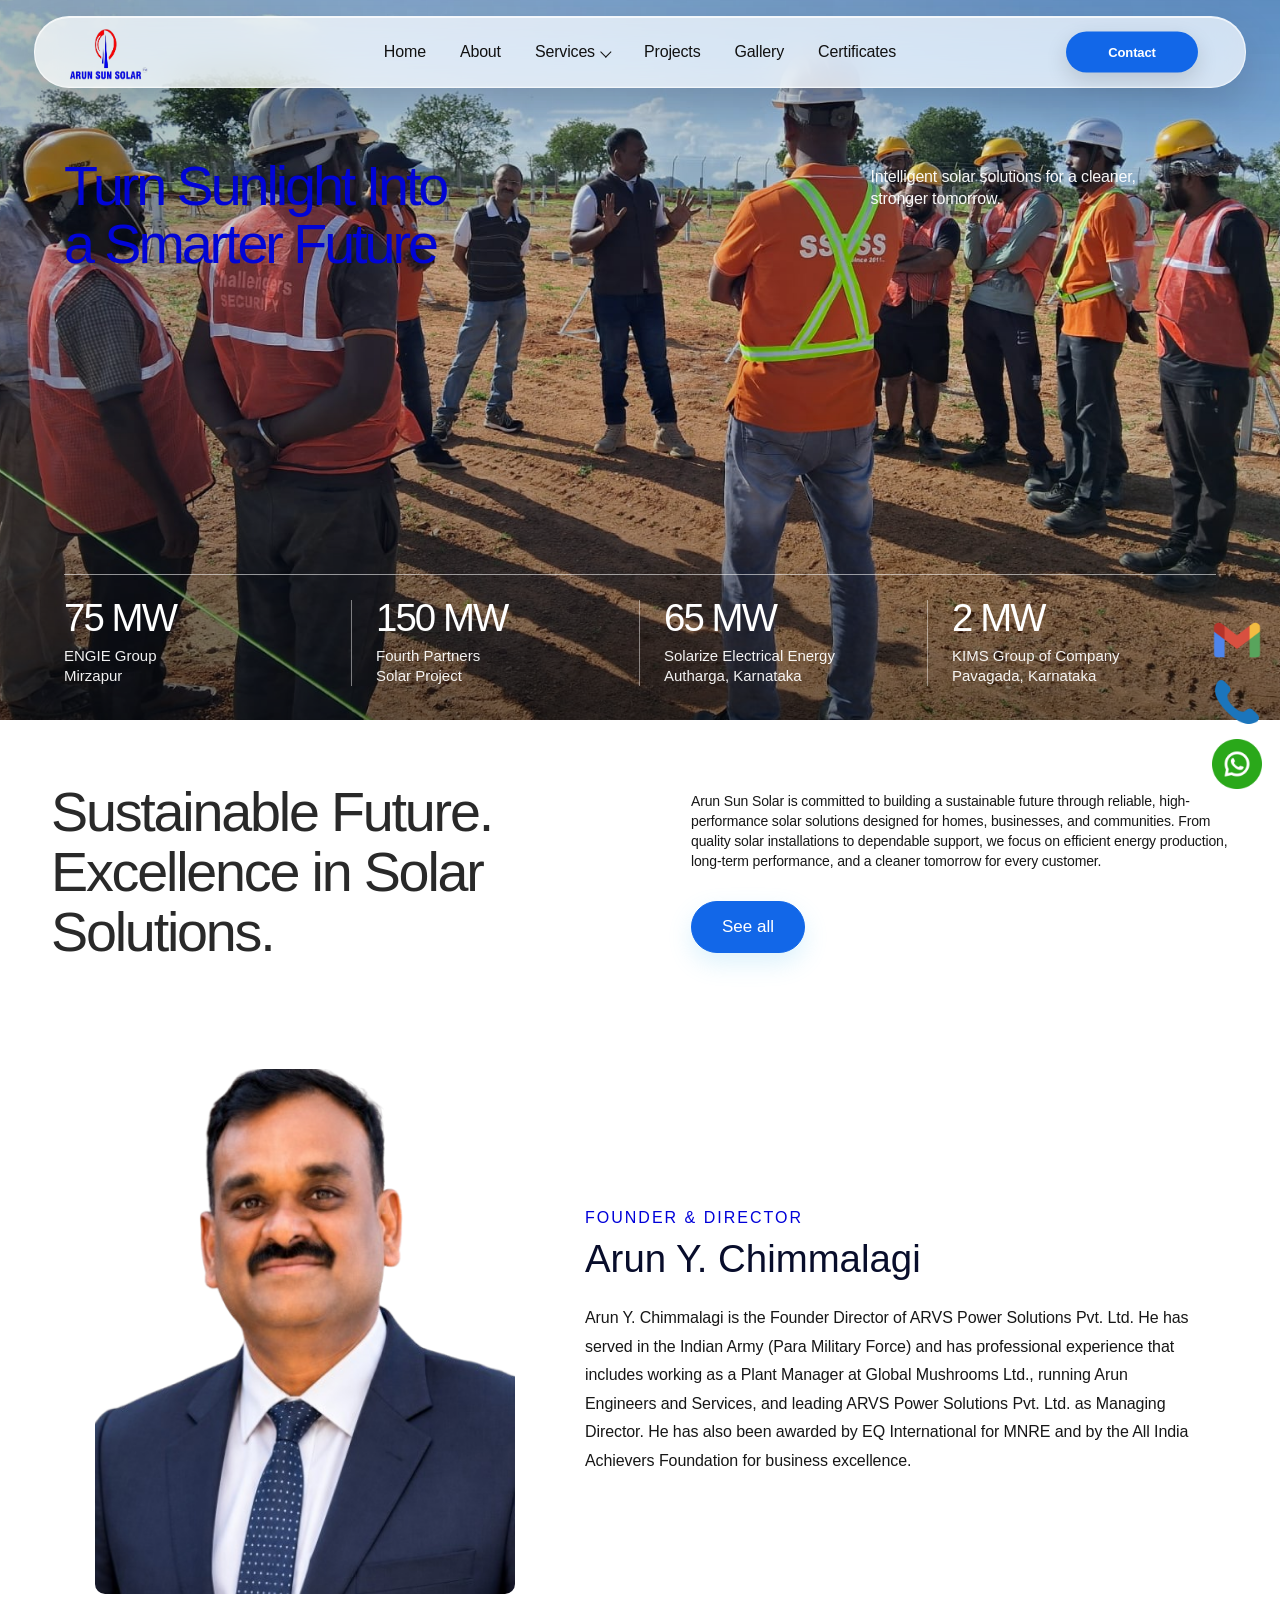
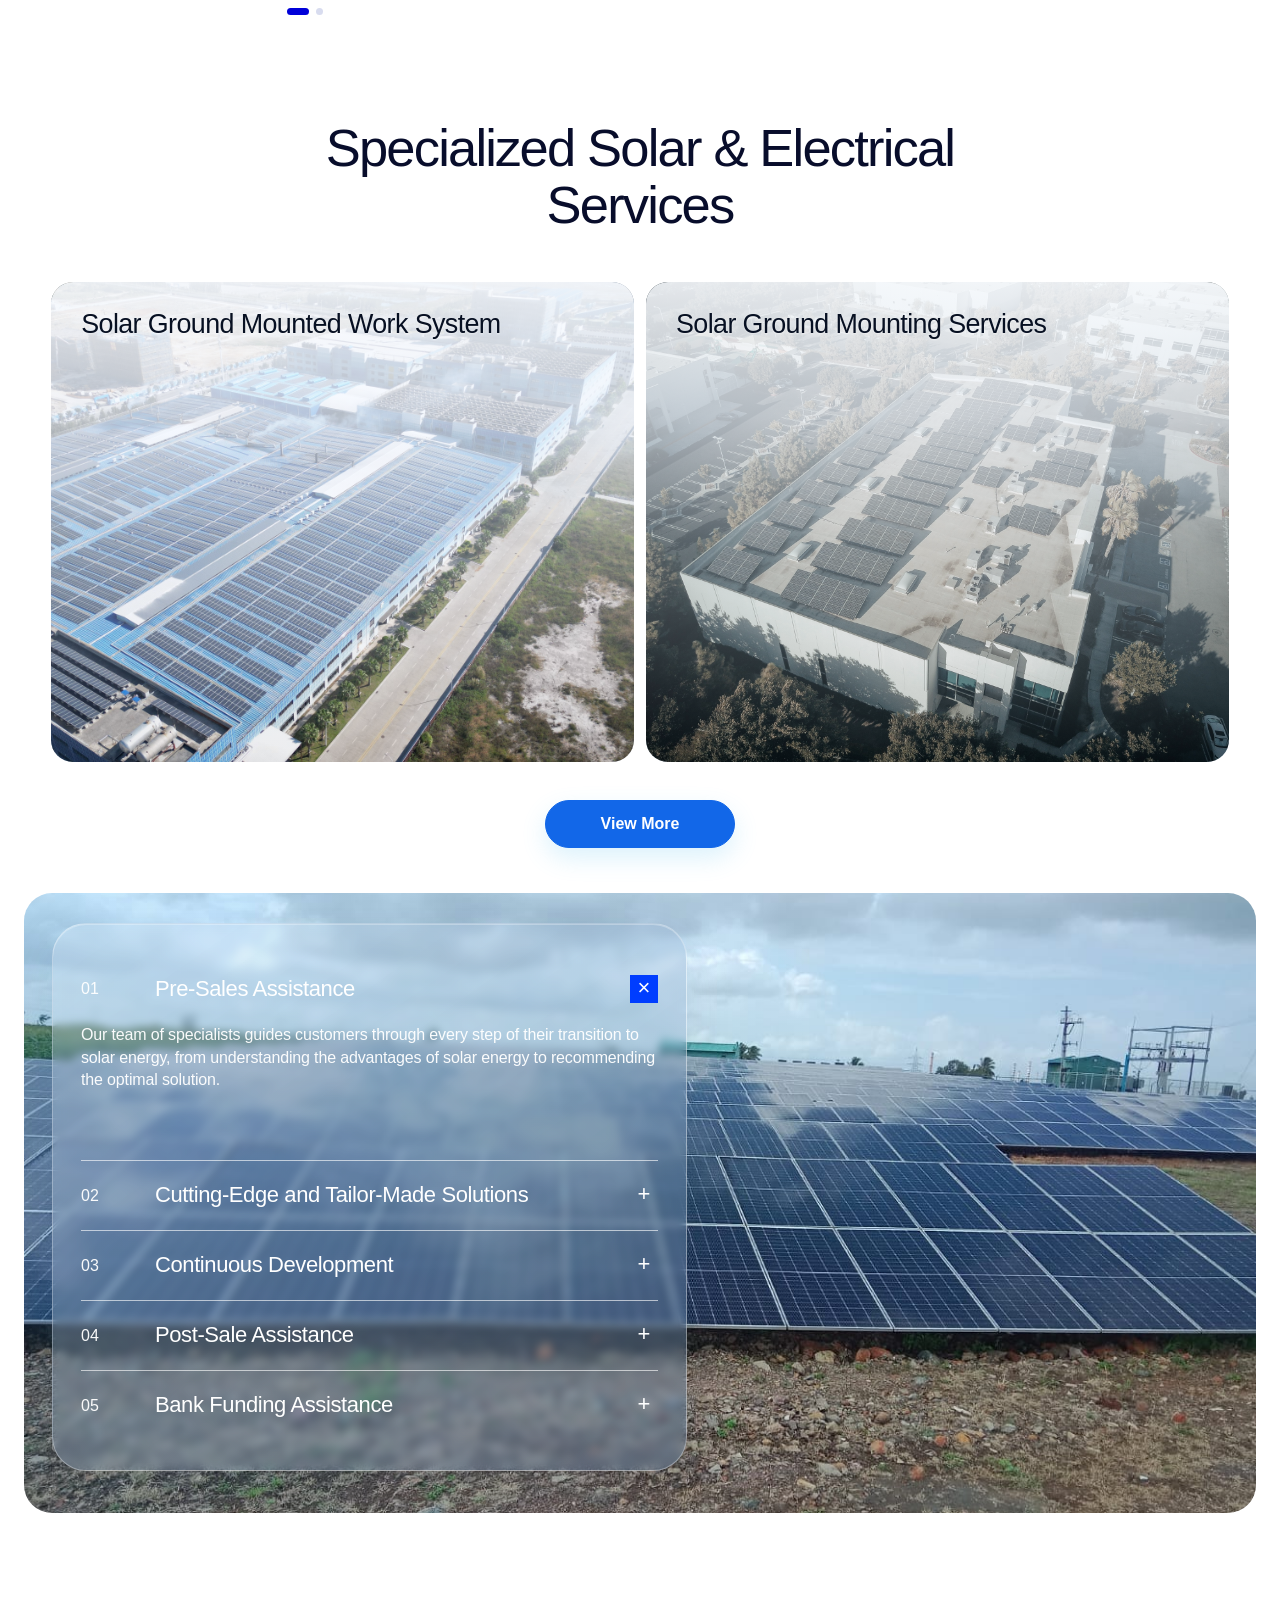
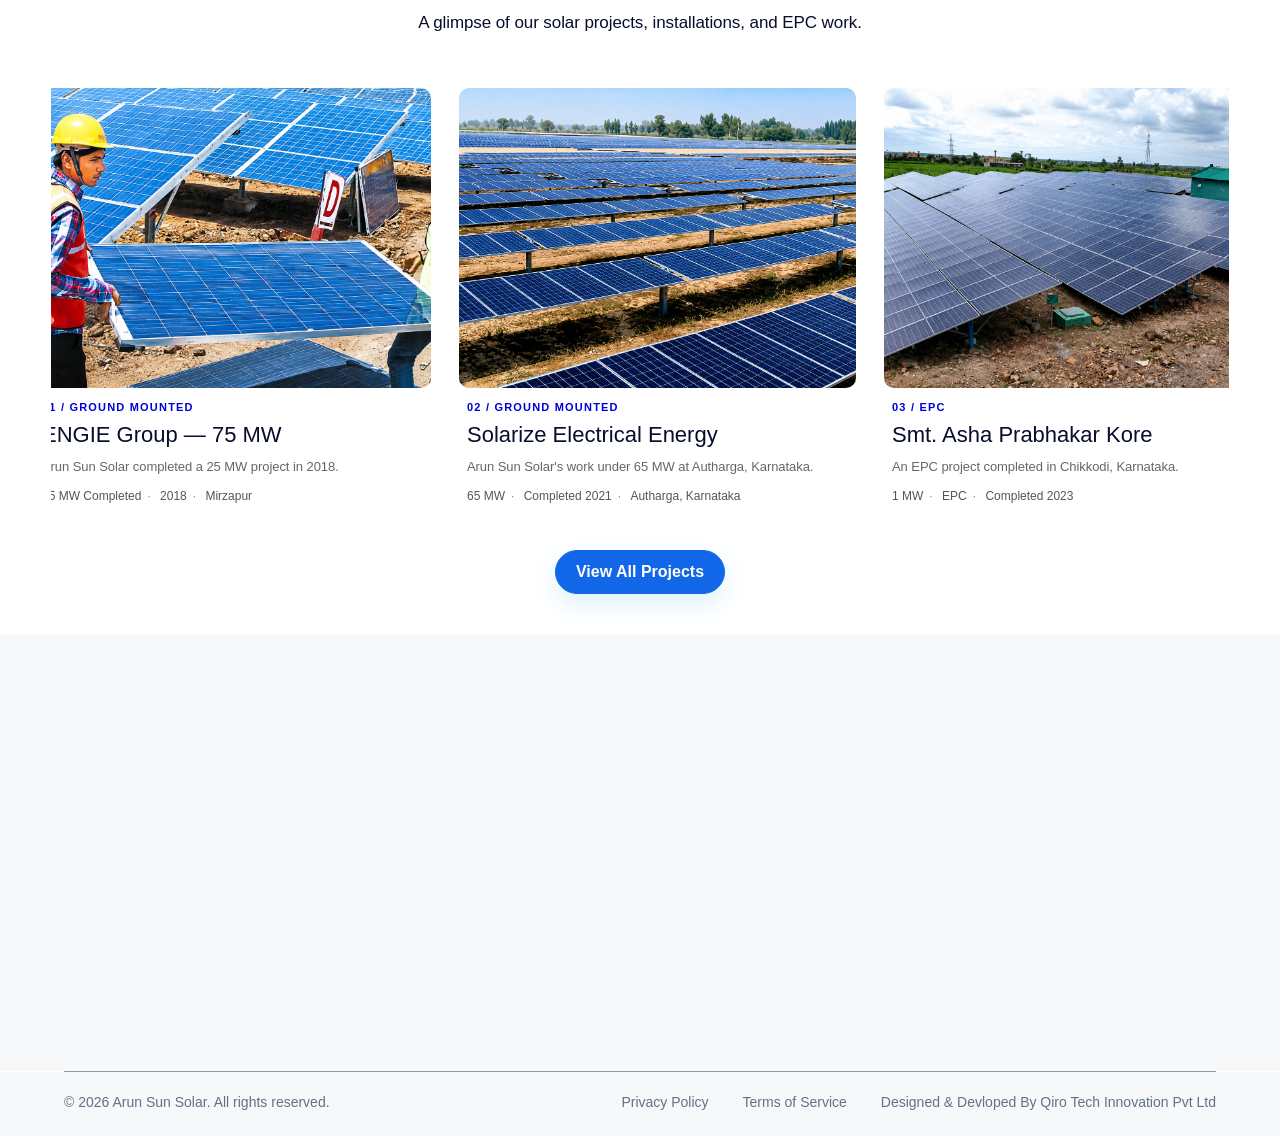
==== Arun_Sun_Solar_Final/index.html @ 2acf9d98 "Add Arun Sun Solar project" ====
<!DOCTYPE html>
<html lang="en">

<head>
    <meta charset="UTF-8">
    <meta name="viewport" content="width=device-width, initial-scale=1.0">

    <title>Arun Sun Solar </title>
    <link rel="icon" type="image/png" href="images/arun-sun-solar-logo.jpg">
    <!-- Global CSS -->
    <link rel="preconnect" href="https://fonts.googleapis.com">
    <link rel="preconnect" href="https://fonts.gstatic.com" crossorigin>
    <link href="https://fonts.googleapis.com/css2?family=Inter:wght@300;400;500;600;700;800&display=swap"
        rel="stylesheet">

    <link rel="stylesheet" href="css/global.css">

    <!-- Navbar CSS -->
    <link rel="stylesheet" href="css/navbar.css">

    <!-- Hero CSS -->
    <link rel="stylesheet" href="css/hero.css">

    <!-- About CSS -->
    <link rel="stylesheet" href="css/about.css">

    <!-- Founder Journey CSS -->
    <link rel="stylesheet" href="css/founder.css">

    <!-- Services CSS -->
    <link rel="stylesheet" href="css/services.css">

    <!-- Why Choose Arun Sun Solar CSS -->
    <link rel="stylesheet" href="css/why-choose.css">

    <!-- Impact CSS -->
    <link rel="stylesheet" href="css/impact.css">

    <!-- Final CTA CSS -->
    <link rel="stylesheet" href="css/final-cta.css">
    <!-- Home Projects Slider CSS -->
    <link rel="stylesheet" href="css/projects-home.css">

    <!-- Footr CSS -->
    <link rel="stylesheet" href="css/footer.css">





    <!-- Home page blue button/review color theme -->
    <link rel="stylesheet" href="css/home-blue-theme.css">
    <!-- Scroll reveal transitions — services section intentionally excluded -->
    <link rel="stylesheet" href="css/scroll-reveal.css">

    <link rel="stylesheet" href="./aktiv-grotesk-typography.css">
    <link rel="stylesheet" href="./section-font-size-controls.css">
</head>

<body class="home-page">

    <!-- TOP INFORMATION BAR -->

    <!-- <div class="top-bar">

        Left Information -->
    <!-- <div class="top-bar-left">

            <span>📍 Pune, Maharashtra</span>

            <span>☀ Clean Energy Solutions</span>

        </div>


        Right Information 
        <div class="top-bar-right">

            <span>Mon - Fri: 09:00 AM - 06:00 PM</span>

            <span>📞 +91 123456789</span>

        </div>

    </div> -->


    <!-- MAIN NAVBAR -->

    <!-- =========================================
     MAIN NAVBAR
========================================= -->

    <header class="navbar">

        <div class="navbar-container">

            <!-- GLASS NAVBAR -->
            <div class="nav-glass">

                <!-- LOGO -->
                <a href="index.html" class="logo" aria-label="Arun Sun Solar Home">

                    <img src="images/arun-sun-solar-logo.jpg" alt="Arun Sun Solar - ISO 9001-2015 Certified Company">

                </a>


                <!-- NAVIGATION -->
                <nav class="nav-menu" aria-label="Primary navigation">

                    <a href="index.html#home">Home</a>

                    <a href="about.html">About</a>

                    <div class="nav-dropdown">
                        <button class="nav-dropdown-trigger" type="button" aria-expanded="false" aria-haspopup="true">
                            <span>Services</span>
                            <span class="nav-dropdown-chevron" aria-hidden="true">⌄</span>
                        </button>
                        <div class="nav-dropdown-menu" role="menu">
                            <a href="service-ground-mounted-work.html" role="menuitem">Solar Ground Mounted Work System</a>
                            <a href="service-ground-mounting.html" role="menuitem">Solar Ground Mounting Services</a>
                            <a href="service-overhead-electrical-lines.html" role="menuitem">Overhead Electrical Line Services</a>
                            <a href="service-solar-civil-work.html" role="menuitem">Solar Civil Work Services</a>
                        </div>
                    </div>

                    <a href="projects.html">Projects</a>

                    <a href="gallery.html">Gallery</a>

                    <a href="certificates.html">
                        Certificates
                    </a>

                </nav>
                <!-- MOBILE NAVIGATION TOGGLE -->
                <button class="mobile-menu-toggle" type="button" aria-label="Open navigation menu" aria-expanded="false"
                    aria-controls="mobileNavigation">
                    <span></span>
                    <span></span>
                    <span></span>
                </button>


            </div>


            <!-- CTA - NOT GLASS -->
            <a href="quote.html" class="nav-cta">

                Contact

                <!-- <span>→</span> -->

            </a>

        </div>

    </header>

    <!-- MAIN CONTENT -->

    <main>

        <!-- =========================================
             HERO SECTION
        ========================================= -->

        <section id="home" class="hero hero-reference-mode" aria-label="Arun Sun Solar home hero">
            <div class="hero-slideshow" aria-hidden="true">
                <div class="hero-slide active">
                    <img class="hero-reference-image" src="images/hero/hero1.jpeg" alt="Arun Sun Solar project slide 1">
                </div>
                <div class="hero-slide">
                    <img class="hero-reference-image" src="images/hero/hero2.jpeg" alt="Arun Sun Solar project slide 2">
                </div>
                <div class="hero-slide">
                    <img class="hero-reference-image" src="images/hero/hero3.jpeg" alt="Arun Sun Solar project slide 3">
                </div>
                <div class="hero-slide">
                    <img class="hero-reference-image" src="images/hero/hero4.jpeg" alt="Arun Sun Solar project slide 4">
                </div>
            </div>
            <div class="hero-overlay"></div>

            <div class="hero-reference-content">
                <div class="hero-reference-copy">
                    <h1 class="hero-reference-title">
                        Turn Sunlight Into<br>
                        a Smarter Future
                    </h1>
                </div>

                <p class="hero-reference-description">
                    Intelligent solar solutions for a cleaner,<br>
                    stronger tomorrow.
                </p>

                <div class="hero-reference-stats" aria-label="Arun Sun Solar project achievements">
                    <div class="hero-reference-stat">
                        <strong>75 MW</strong>
                        <span>ENGIE Group<br>Mirzapur</span>
                    </div>
                    <div class="hero-reference-stat">
                        <strong>150 MW</strong>
                        <span>Fourth Partners<br>Solar Project</span>
                    </div>
                    <div class="hero-reference-stat">
                        <strong>65 MW</strong>
                        <span>Solarize Electrical Energy<br>Autharga, Karnataka</span>
                    </div>
                    <div class="hero-reference-stat">
                        <strong>2 MW</strong>
                        <span>KIMS Group of Company<br>Pavagada, Karnataka</span>
                    </div>
                </div>
            </div>
        </section>

        <!-- =========================================
             ABOUT Arun Sun Solar
        ========================================= -->

        <section id="about" class="about">

            <div class="about-container">

                <!-- LARGE EDITORIAL HEADING -->
                <div class="about-content">
                    <h2 class="about-title">
                        Sustainable Future.<br>
                        Excellence in Solar Solutions.
                    </h2>
                </div>

                <!-- ABOUT DETAILS -->
                <div class="about-details">
                    <p class="about-description">
                        Arun Sun Solar is committed to building a sustainable future through reliable,
                        high-performance solar solutions designed for homes, businesses, and communities.
                        From quality solar installations to dependable support, we focus on efficient energy
                        production, long-term performance, and a cleaner tomorrow for every customer.
                    </p>

                    <!-- <p class="about-description">
                        From quality solar installations to dependable support, we focus on efficient energy
                        production, long-term performance, and a cleaner tomorrow for every customer.
                    </p> -->

                    <a href="#services" class="about-btn">
                        See all
                        <!-- <span>→</span> -->
                    </a>
                </div>

            </div>

        </section>

        <!-- =========================================
             FOUNDER JOURNEY
========================================= -->

        <section id="founder" class="founder">
            <div class="founder-container">

                <div class="founder-header">
                    <!-- <p class="founder-subtitle">OUR JOURNEY</p> -->
                </div>

                <div class="founder-story">

                    <div class="founder-image-wrapper">
                        <div class="founder-image">
                            <img id="founder-slider-image" src="images/founder/founder-1.jpg"
                                alt="Arun Y. Chimmalagi, Founder Director of Arun Sun Solar">
                        </div>

                        <div class="founder-slider-indicator" aria-hidden="true">
                            <span class="active"></span>
                            <span></span>
                        </div>
                    </div>

                    <div class="founder-content">
                        <p class="founder-step">FOUNDER &amp; DIRECTOR</p>

                        <h3 class="founder-story-title">
                            Arun Y. Chimmalagi
                        </h3>

                        <!-- <p class="founder-role">Founder Director</p> -->
                        <br>
                        <p class="founder-story-text">
                            Arun Y. Chimmalagi is the Founder Director of ARVS Power Solutions Pvt. Ltd. He has served
                            in the Indian Army (Para Military Force) and has professional experience that includes
                            working as a Plant Manager at Global Mushrooms Ltd., running Arun Engineers and Services,
                            and leading ARVS Power Solutions Pvt. Ltd. as Managing Director. He has also been awarded by
                            EQ International for MNRE and by the All India Achievers Foundation for business excellence.
                        </p>
                    </div>

                </div>

            </div>
        </section>


        <!-- SERVICES SECTION -->

        <section id="services" class="services">

            <div class="services-container">

                <div class="services-header">
                    <h2 class="services-title">
                        Specialized Solar & Electrical Services
                    </h2>
                </div>

                <div class="services-row">
                    <a class="service-card" href="service-ground-mounted-work.html">
                        <div class="service-image">
                            <img src="images/services/industrial.jpg" alt="Solar ground mounted work system">
                        </div>
                        <div class="service-content">
                            <h3>Solar Ground Mounted Work System</h3>
                        </div>
                    </a>

                    <a class="service-card" href="service-ground-mounting.html">
                        <div class="service-image">
                            <img src="images/services/commercial.jpg" alt="Solar ground mounting projects">
                        </div>
                        <div class="service-content">
                            <h3>Solar Ground Mounting Services</h3>
                        </div>
                    </a>
                </div>

                <div class="services-row services-more-row" id="moreServices" aria-hidden="true">
                    <a class="service-card" href="service-overhead-electrical-lines.html">
                        <div class="service-image">
                            <img src="images/services/residential.jpg" alt="Overhead electrical line projects">
                        </div>
                        <div class="service-content">
                            <h3>Overhead Electrical Line Services</h3>
                        </div>
                    </a>

                    <a class="service-card" href="service-solar-civil-work.html">
                        <div class="service-image">
                            <img src="images/services/maintenance.jpg" alt="Solar civil work projects">
                        </div>
                        <div class="service-content">
                            <h3>Solar Civil Work Services</h3>
                        </div>
                    </a>
                </div>

                <button class="services-view-more" id="servicesViewMore" type="button" aria-expanded="false"
                    aria-controls="moreServices">
                    <span>View More</span>
                    <!-- <span class="services-view-more-icon" aria-hidden="true"></span> -->
                </button>

            </div>

        </section>


        <!-- =========================================
             WHY ARUN SUN SOLAR
        ========================================= -->

        <section class="why-solar" id="why-arun-sun-solar">

            <div class="why-solar-container">

                <div class="why-solar-intro">
                    <div class="why-solar-label">
                        <span></span>
                        WHY ARUN SUN SOLAR
                    </div>

                    <h2 class="why-solar-title">
                        SUPPORT BEYOND
                        <span>INSTALLATION.</span>
                    </h2>

                    <p class="why-solar-description">
                        We guide customers through the transition to solar energy with
                        specialist assistance, tailor-made solutions, continuous development,
                        dependable post-sale support, and guidance for bank funding.
                    </p>
                </div>

                <div class="why-solar-cards-panel">
                    <div class="why-solar-cards" role="list" aria-label="Why Arun Sun Solar">

                        <article class="why-solar-card" role="listitem" data-card="1">
                            <button class="why-solar-card-trigger" type="button" aria-expanded="false">
                                <span class="why-solar-card-number">01</span>
                                <span class="why-solar-card-title">Pre-Sales Assistance</span>
                                <span class="why-solar-card-icon" aria-hidden="true">↗</span>
                            </button>
                            <div class="why-solar-card-content" aria-hidden="true">
                                <div class="why-solar-card-image">
                                    <img src="images/why-choose/solar-panel.jfif"
                                        alt="Solar panel solution for customers">
                                </div>
                                <div class="why-solar-card-copy">
                                    <span class="why-solar-card-kicker">01 / 05</span>
                                    <h3>Unmatched Pre-Sales Assistance</h3>
                                    <p>
                                        Our team of specialists guides customers through every step of
                                        their transition to solar energy, from understanding the advantages
                                        of solar energy to recommending the optimal solution.
                                    </p>
                                </div>
                            </div>
                        </article>

                        <article class="why-solar-card" role="listitem" data-card="2">
                            <button class="why-solar-card-trigger" type="button" aria-expanded="false">
                                <span class="why-solar-card-number">02</span>
                                <span class="why-solar-card-title">Cutting-Edge and Tailor-Made Solutions</span>
                                <span class="why-solar-card-icon" aria-hidden="true">↗</span>
                            </button>
                            <div class="why-solar-card-content" aria-hidden="true">
                                <div class="why-solar-card-image">
                                    <img src="images/services/residential.jpg" alt="Tailor-made solar solution">
                                </div>
                                <div class="why-solar-card-copy">
                                    <span class="why-solar-card-kicker">02 / 05</span>
                                    <h3>Cutting-Edge and Tailor-Made Solutions</h3>
                                    <p>
                                        Our solar solutions focus on energy production, exceptional
                                        performance, reliability, and giving customers complete control
                                        and visibility over their energy consumption.
                                    </p>
                                </div>
                            </div>
                        </article>

                        <article class="why-solar-card" role="listitem" data-card="3">
                            <button class="why-solar-card-trigger" type="button" aria-expanded="false">
                                <span class="why-solar-card-number">03</span>
                                <span class="why-solar-card-title">Continuous Development</span>
                                <span class="why-solar-card-icon" aria-hidden="true">↗</span>
                            </button>
                            <div class="why-solar-card-content" aria-hidden="true">
                                <div class="why-solar-card-image">
                                    <img src="images/services/industrial.jpg"
                                        alt="Solar development and installation project">
                                </div>
                                <div class="why-solar-card-copy">
                                    <span class="why-solar-card-kicker">03 / 05</span>
                                    <h3>Continuous Development</h3>
                                    <p>
                                        We aim to continually enhance quality and service to deliver greater
                                        value, while encouraging the exchange of ideas, creativity, and
                                        innovative thinking.
                                    </p>
                                </div>
                            </div>
                        </article>

                        <article class="why-solar-card" role="listitem" data-card="4">
                            <button class="why-solar-card-trigger" type="button" aria-expanded="false">
                                <span class="why-solar-card-number">04</span>
                                <span class="why-solar-card-title">Post-Sale Assistance</span>
                                <span class="why-solar-card-icon" aria-hidden="true">↗</span>
                            </button>
                            <div class="why-solar-card-content" aria-hidden="true">
                                <div class="why-solar-card-image">
                                    <img src="images/services/maintenance.jpg"
                                        alt="Solar maintenance and post-sale assistance">
                                </div>
                                <div class="why-solar-card-copy">
                                    <span class="why-solar-card-kicker">04 / 05</span>
                                    <h3>Post-Sale Assistance</h3>
                                    <p>
                                        Our dedicated after-sales support team maintains regular communication
                                        with customers to help guarantee the smooth operation of their system.
                                    </p>
                                </div>
                            </div>
                        </article>

                        <article class="why-solar-card" role="listitem" data-card="5">
                            <button class="why-solar-card-trigger" type="button" aria-expanded="false">
                                <span class="why-solar-card-number">05</span>
                                <span class="why-solar-card-title">Bank Funding Assistance</span>
                                <span class="why-solar-card-icon" aria-hidden="true">↗</span>
                            </button>
                            <div class="why-solar-card-content" aria-hidden="true">
                                <div class="why-solar-card-image">
                                    <img src="images/services/commercial.jpg"
                                        alt="Solar project for commercial customers">
                                </div>
                                <div class="why-solar-card-copy">
                                    <span class="why-solar-card-kicker">05 / 05</span>
                                    <h3>Bank Funding Assistance</h3>
                                    <p>
                                        Our experts provide support and guidance for bank financing solutions,
                                        helping clients through loan processing and repayment arrangements.
                                    </p>
                                </div>
                            </div>
                        </article>

                    </div>
                </div>

                <!-- <div class="why-solar-person" aria-hidden="true">
                    <img src="images/why-choose/solar-technician.png" alt="">
                </div>  -->

            </div>

        </section>


        <!-- =========================================
             FEATURED PROJECTS - HOME SLIDER
        ========================================= -->

        <section id="home-projects" class="home-projects-section" aria-label="Featured Projects">
            <div class="home-projects-container">
                <div class="home-projects-header">
                    <p class="home-projects-description">A glimpse of our solar projects, installations, and EPC work.
                    </p>
                </div>

                <div class="home-projects-viewport" aria-label="Featured Arun Sun Solar projects">
                    <div class="home-projects-track">
                        <article class="home-project-card" tabindex="0" data-project="0">
                            <div class="home-project-image-wrap">
                                <img src="images/projects/engie-75mw-mirzapur.png"
                                    alt="ENGIE Group 75 MW solar project in Mirzapur">
                                <div class="home-project-overlay"><button type="button" class="home-project-view"
                                        aria-label="View ENGIE Group project"><span>+</span><small>VIEW
                                            PROJECT</small></button></div>
                            </div>
                            <div class="home-project-content"><span>01 / GROUND MOUNTED</span>
                                <h3>ENGIE Group — 75 MW</h3>
                                <p>Arun Sun Solar completed a 25 MW project in 2018.</p>
                                <div class="home-project-meta"><b>25 MW Completed</b><b>2018</b><b>Mirzapur</b></div>
                            </div>
                        </article>

                        <article class="home-project-card" tabindex="0" data-project="1">
                            <div class="home-project-image-wrap">
                                <img src="images/projects/solarize-65mw-autharga.png"
                                    alt="Solarize Electrical Energy solar project in Autharga, Karnataka">
                                <div class="home-project-overlay"><button type="button" class="home-project-view"
                                        aria-label="View Solarize Electrical Energy project"><span>+</span><small>VIEW
                                            PROJECT</small></button></div>
                            </div>
                            <div class="home-project-content"><span>02 / GROUND MOUNTED</span>
                                <h3>Solarize Electrical Energy</h3>
                                <p>Arun Sun Solar's work under 65 MW at Autharga, Karnataka.</p>
                                <div class="home-project-meta"><b>65 MW</b><b>Completed 2021</b><b>Autharga,
                                        Karnataka</b></div>
                            </div>
                        </article>

                        <article class="home-project-card" tabindex="0" data-project="2">
                            <div class="home-project-image-wrap">
                                <img src="images/projects/asha-prabhakar-kore-1mw.png"
                                    alt="Smt. Asha Prabhakar Kore 1 MW solar project">
                                <div class="home-project-overlay"><button type="button" class="home-project-view"
                                        aria-label="View Smt. Asha Prabhakar Kore project"><span>+</span><small>VIEW
                                            PROJECT</small></button></div>
                            </div>
                            <div class="home-project-content"><span>03 / EPC</span>
                                <h3>Smt. Asha Prabhakar Kore</h3>
                                <p>An EPC project completed in Chikkodi, Karnataka.</p>
                                <div class="home-project-meta"><b>1 MW</b><b>EPC</b><b>Completed 2023</b></div>
                            </div>
                        </article>

                        <article class="home-project-card" tabindex="0" data-project="3">
                            <div class="home-project-image-wrap">
                                <img src="images/projects/kims-2mw-pavagada-reference.png"
                                    alt="KIMS Group of Companies 2 MW solar project in Pavagada">
                                <div class="home-project-overlay"><button type="button" class="home-project-view"
                                        aria-label="View KIMS Group project"><span>+</span><small>VIEW
                                            PROJECT</small></button></div>
                            </div>
                            <div class="home-project-content"><span>04 / EPC</span>
                                <h3>KIMS Group of Companies</h3>
                                <p>EPC work for a 2 MW project at Doddagala Halli, Karnataka.</p>
                                <div class="home-project-meta"><b>2 MW</b><b>EPC</b><b>Pavagada</b></div>
                            </div>
                        </article>
                    </div>
                </div>

            </div>
        </section>

        <a href="projects.html" class="home-projects-more">View All Projects </a>

        <div class="home-project-modal" id="home-project-modal" aria-hidden="true">
            <div class="home-project-modal-backdrop" data-close-project></div>
            <div class="home-project-modal-dialog" role="dialog" aria-modal="true"
                aria-labelledby="home-project-modal-title">
                <button class="home-project-modal-close" type="button" aria-label="Close project"
                    data-close-project>×</button>
                <button class="home-project-modal-arrow home-project-modal-prev" type="button"
                    aria-label="Previous project">←</button>
                <div class="home-project-modal-content">
                    <img id="home-project-modal-image" src="" alt="">
                    <div class="home-project-modal-caption">
                        <p>ARUN SUN SOLAR</p>
                        <h2 id="home-project-modal-title"></h2>
                    </div>
                </div>
                <button class="home-project-modal-arrow home-project-modal-next" type="button"
                    aria-label="Next project">→</button>
            </div>
        </div>
        <!--FOOTER Section -->

        <footer class="footer">

            <div class="footer-container">

                <!-- ARUN SUN SOLAR BRAND -->
                <div class="footer-brand">

                    <img src="images/logo/footer-logo.png" alt="Arun Sun Solar" class="footer-logo">

                    <p>
                        Powering a cleaner tomorrow with smarter,
                        reliable solar energy.
                    </p>

                    <!-- SOCIAL ICONS -->
                    <div class="footer-social-links" aria-label="Social media links">

                        <!-- Facebook -->
                        <a href="#" aria-label="Facebook">
                            <span class="social-icon">
                                <svg viewBox="0 0 24 24" aria-hidden="true">
                                    <path
                                        d="M14 21v-8h3l.5-3H14V8.5c0-1 .3-1.5 1.6-1.5H18V4.2C17.4 4.1 16.5 4 15.5 4 12.5 4 11 5.8 11 8.3V10H8v3h3v8">
                                    </path>
                                </svg>
                            </span>
                        </a>

                        <!-- Instagram -->
                        <a href="#" aria-label="Instagram">
                            <span class="social-icon">
                                <svg viewBox="0 0 24 24" aria-hidden="true">
                                    <rect x="3" y="3" width="18" height="18" rx="5"></rect>
                                    <circle cx="12" cy="12" r="4"></circle>
                                    <circle class="instagram-dot" cx="17.5" cy="6.5" r="1"></circle>
                                </svg>
                            </span>
                        </a>

                        <!-- LinkedIn -->
                        <a href="#" aria-label="LinkedIn">
                            <span class="social-icon">
                                <svg viewBox="0 0 24 24" aria-hidden="true">
                                    <path d="M6 8v10"></path>
                                    <circle class="linkedin-dot" cx="6" cy="5" r="1"></circle>
                                    <path d="M10 18v-6"></path>
                                    <path d="M10 15c0-3 2-5 4.5-5 2.5 0 3.5 2 3.5 5v3"></path>
                                </svg>
                            </span>
                        </a>

                        <!-- YouTube -->
                        <a href="#" aria-label="YouTube">
                            <span class="social-icon">
                                <svg viewBox="0 0 24 24" aria-hidden="true">
                                    <path
                                        d="M21 7.5c-.2-1.1-1.1-2-2.2-2.2C17.2 5 12 5 12 5s-5.2 0-6.8.3C4.1 5.5 3.2 6.4 3 7.5 2.7 9.1 2.7 12 2.7 12s0 2.9.3 4.5c.2 1.1 1.1 2 2.2 2.2C6.8 19 12 19 12 19s5.2 0 6.8-.3c1.1-.2 2-1.1 2.2-2.2.3-1.6.3-4.5.3-4.5s0-2.9-.3-4.5z">
                                    </path>
                                    <polygon class="youtube-play" points="10,9 10,15 15,12"></polygon>
                                </svg>
                            </span>
                        </a>

                    </div>

                </div>

                <!-- QUICK LINKS -->
                <div class="footer-column">

                    <h3>QUICK LINKS</h3>

                    <ul>
                        <li><a href="#home">Home</a></li>
                        <li><a href="about.html">About</a></li>
                        <li><a href="#services">Services</a></li>
                        <li><a href="projects.html">Projects</a></li>
                        <li><a href="gallery.html">Gallery</a></li>
                        <li><a href="quote.html">Contact</a></li>
                    </ul>

                </div>

                <!-- SOLAR SOLUTIONS -->
                <div class="footer-column">

                    <h3>SOLAR SOLUTIONS</h3>

                    <ul>
                        <li><a href="#residential">Residential Solar</a></li>
                        <li><a href="#commercial">Commercial Solar</a></li>
                        <li><a href="#installation">Installation</a></li>
                        <li><a href="#maintenance">Maintenance</a></li>
                    </ul>

                </div>

                <!-- CONTACT -->
                <div class="footer-column footer-contact">
                    <h3>CONTACT</h3>
                    <div class="footer-contact-list">
                        <div class="footer-contact-item">
                            <span aria-hidden="true" class="contact-icon">
                                <svg viewbox="0 0 24 24">
                                    <rect height="14" rx="2" width="18" x="3" y="5"></rect>
                                    <path d="m4 7 8 6 8-6"></path>
                                </svg>
                            </span>
                            <div class="contact-details">
                                <a href="mailto:arvs.power@gmail.com">arvs.power@gmail.com</a>
                                <a href="mailto:capt.arunyc@gmail.com">capt.arunyc@gmail.com</a>
                            </div>
                        </div>
                        <div class="footer-contact-item">
                            <span aria-hidden="true" class="contact-icon">
                                <svg viewbox="0 0 24 24">
                                    <path
                                        d="M6.6 3.8 9 3l2 5-2.2 1.7a15.5 15.5 0 0 0 5.5 5.5L16 13l5 2-.8 2.4a3 3 0 0 1-3.1 2C10.2 18.4 5.6 13.8 4.6 6.9a3 3 0 0 1 2-3.1Z">
                                    </path>
                                </svg>
                            </span>
                            <div class="contact-details">
                                <a href="tel:+919483524551">+91 94835 24551</a>
                                <a href="tel:+919740854551">+91 97408 54551</a>
                                <a href="tel:+919538956545">+91 95389 56545</a>
                                <a href="tel:+917348915150">+91 73489 15150</a>
                            </div>
                        </div>
                    </div>
                </div>

                <div class="footer-column footer-address-column">
                    <h3>ADDRESS</h3>
                    <div class="footer-contact-list">
                        <div class="footer-contact-item footer-address">
                            <span aria-hidden="true" class="contact-icon">
                                <svg viewbox="0 0 24 24">
                                    <path d="M20 10c0 5-8 11-8 11S4 15 4 10a8 8 0 1 1 16 0Z"></path>
                                    <circle cx="12" cy="10" r="2.5"></circle>
                                </svg>
                            </span>
                            <div class="contact-details">
                                <strong>HEAD OFFICE</strong>
                                <span>Plot No. 11, 2nd Floor, Ashokvana,<br />Opp. KEC, Gokul Road,<br />Hubli - 580030,
                                    Karnataka</span>
                            </div>
                        </div>
                        <div class="footer-contact-item footer-address">
                            <span aria-hidden="true" class="contact-icon">
                                <svg viewbox="0 0 24 24">
                                    <path d="M20 10c0 5-8 11-8 11S4 15 4 10a8 8 0 1 1 16 0Z"></path>
                                    <circle cx="12" cy="10" r="2.5"></circle>
                                </svg>
                            </span>
                            <div class="contact-details">
                                <strong>R.O. OFFICE</strong>
                                <span>No. 95, 3rd Floor, Kurubarahalli Circle,<br />Kurubarahalli,
                                    Mahalakshmipuram,<br />Bengaluru - 560086</span>
                            </div>
                        </div>
                    </div>
                </div>

            </div>

        </footer>

        <!-- FOOTER BOTTOM -->
        <div class="footer-bottom">
            <p>© 2026 Arun Sun Solar. All rights reserved.</p>
            <div class="footer-legal">
                <a href="#">Privacy Policy</a>
                <a href="#">Terms of Service</a>
                <a href="https://qirotec.com/">Designed & Devloped By Qiro Tech Innovation Pvt Ltd
                </a>

            </div>
        </div>

    </main>


    <!--JAVASCRIPT -->

    <script src="js/script.js"></script>

    <script src="js/founder.js"></script>

    <script src="js/impact.js"></script>

    <script src="js/final-cta.js"></script>
    <script src="js/projects-home.js"></script>
    <script src="js/scroll-reveal.js"></script>

    <script src="./js/whySolar.js"></script>

    <script src="js/mobile-nav.js"></script>
    <script>
        (function () {
            const button = document.getElementById('servicesViewMore');
            const moreServices = document.getElementById('moreServices');
            if (!button || !moreServices) return;

            button.addEventListener('click', function () {
                const isOpen = button.getAttribute('aria-expanded') === 'true';
                button.setAttribute('aria-expanded', String(!isOpen));
                moreServices.setAttribute('aria-hidden', String(isOpen));
                moreServices.classList.toggle('is-visible', !isOpen);
                button.querySelector('span:first-child').textContent = isOpen ? 'View More' : 'View Less';
                button.querySelector('.services-view-more-icon').textContent = isOpen ? '↓' : '↑';
            });
        })();
    </script>

    <!-- FIXED CONTACT ACTIONS -->
    <div class="floating-contact-actions" aria-label="Quick contact options">
        <a href="mailto:arvs.power@gmail.com" aria-label="Email Arun Sun Solar">
            <img src="images/floating/communication.png" alt="Email">
        </a>
        <a href="tel:+919483524551" aria-label="Call Arun Sun Solar">
            <img src="images/floating/phone.png" alt="Phone">
        </a>
        <a href="https://wa.me/919483524551" target="_blank" rel="noopener noreferrer"
            aria-label="WhatsApp Arun Sun Solar">
            <img src="images/floating/whatsapp.png" alt="WhatsApp">
        </a>
    </div>

</body>

</html>
---- Arun_Sun_Solar_Final/css/global.css ----
/* GLOBAL RESET */

* {
    margin: 0;
    padding: 0;
    box-sizing: border-box;
}



/* HTML */

html {
    scroll-behavior: smooth;
    overflow-x: hidden;
}



/* BODY */

body {
    background-color: #ffffff;
    color: #111111;
    overflow-x: hidden;
}



/* LINKS */

a {
    text-decoration: none;
    color: inherit;
}



/* BUTTON / LINK CURSOR */

button,
a {
    cursor: pointer;
}
---- Arun_Sun_Solar_Final/css/navbar.css ----
@import url("https://fonts.googleapis.com/css2?family=Inter:wght@300;400;500;600;700;800&display=swap");


/* =========================================
   SWID-INSPIRED NAVBAR
   Desktop design preserved
========================================= */

.navbar {
    position: fixed;
    top: 0;
    left: 0;

    width: 100%;

    z-index: 1000;

    background: transparent;

    pointer-events: none;
}


.navbar-container {
    width: 100%;

    max-width: 1440px;

    min-height: 88px;

    margin: 0 auto;

    padding: 16px 34px;

    display: flex;

    align-items: center;

    justify-content: space-between;

    box-sizing: border-box;
}


/* =========================================
   GLASS NAVBAR
========================================= */

.nav-glass {
    position: relative;

    width: 100%;

    height: 72px;

    display: flex;

    align-items: center;

    box-sizing: border-box;

    padding: 0 18px 0 20px;

    background: rgba(255, 255, 255, 0.72);

    border: 1px solid rgba(255, 255, 255, 0.65);

    border-radius: 35px;
    box-shadow:
        0 18px 45px rgba(0, 0, 0, .16),
        inset 0 1px 0 rgba(255, 255, 255, .72),
        inset 0 -1px 0 rgba(255, 255, 255, .16);

    -webkit-backdrop-filter: blur(18px) saturate(135%);
    backdrop-filter: blur(18px) saturate(135%);

    
    pointer-events: auto;
}


/* =========================================
   LOGO
========================================= */

.logo {
    position: relative;

    width: 150px;

    height: 68px;

    flex: 0 0 150px;

    display: flex;

    align-items: center;

    justify-content: flex-start;

    padding: 0;

    text-decoration: none;

    overflow: visible;
}


.logo img {
    display: block;

    width: 142px;

    height: 62px;

    object-fit: contain;

    object-position: left center;

    filter: none;
}


/* =========================================
   DESKTOP NAVIGATION
========================================= */

.nav-menu {
    position: absolute;

    left: 50%;

    transform: translateX(-50%);

    display: flex;

    align-items: center;

    justify-content: center;

    gap: 34px;

    white-space: nowrap;
}


.nav-menu a {
    position: relative;

    display: inline-flex;

    align-items: center;

    color: #111111;

    font-family: "Aktiv Grotesk", Verdana, sans-serif;

    font-size: 16px;

    line-height: 1;

    font-weight: 500;

    letter-spacing: -0.01em;

    text-decoration: none;

    white-space: nowrap;

    transition: color 0.25s ease;
}


.nav-menu a::after {
    content: "";

    position: absolute;

    left: 0;

    bottom: -9px;

    width: 0;

    height: 1.5px;

    border-radius: 999px;

    background: #111111;

    transition: width 0.25s ease;
}


.nav-menu a:hover {
    color: #111111;

    transform: none;
}


.nav-menu a:hover::after {
    width: 100%;
}


/* =========================================
   DESKTOP CONTACT BUTTON
========================================= */

.nav-cta {
    position: absolute;

    right: 52px;

    top: 52px;

    transform: translateY(-50%);

    z-index: 10;

    display: inline-flex;

    align-items: center;

    justify-content: center;

    gap: 10px;

    min-width: 132px;

    padding: 13px 20px;

    box-sizing: border-box;

    background: #2288f5;

    color: #ebeaea;

    font-family: "Aktiv Grotesk", Verdana, sans-serif;

    font-size: 13px;

    font-weight: 600;

    letter-spacing: -0.01em;

    text-decoration: none;

    border-radius: 999px;

    white-space: nowrap;

    box-shadow: 0 8px 22px rgba(0, 0, 0, 0.14);

    transition:
        background 0.25s ease,
        transform 0.25s ease,
        box-shadow 0.25s ease;

    pointer-events: auto;
}


.nav-cta span {
    font-size: 17px;

    line-height: 1;

    transition: transform 0.25s ease;
}


.nav-cta:hover {
    background: #2288f5;

    color: #ebeaea;

    transform: translateY(calc(-50% - 2px));

    box-shadow: 0 12px 28px rgba(0, 0, 0, 0.20);
}


.nav-cta:hover span {
    transform: translateX(3px);
}


/* =========================================
   MOBILE MENU TOGGLE
   Hidden on desktop
========================================= */

.mobile-menu-toggle {
    display: none;
}


/* =========================================================
   1180px AND BELOW
========================================================= */

@media screen and (max-width: 1180px) {

    .navbar-container {
        padding: 14px 22px;
    }

    .nav-menu {
        gap: 22px;
    }

    .nav-menu a {
        font-size: 13px;
    }

    .nav-cta {
        right: 38px;

        min-width: 118px;

        padding: 12px 17px;
    }

    .logo {
        width: 132px;

        flex-basis: 132px;
    }

    .logo img {
        width: 126px;
    }
}


/* =========================================================
   900px AND BELOW
========================================================= */

@media screen and (max-width: 900px) {

    .navbar-container {
        padding: 12px 20px;
    }

    .nav-glass {
        height: 66px;

        border-radius: 30px;
    }

    .logo {
        width: 120px;

        height: 62px;

        flex-basis: 120px;
    }

    .logo img {
        width: 112px;

        height: 56px;
    }

    .nav-menu {
        gap: 14px;
    }

    .nav-menu a {
        font-size: 11px;
    }

    .nav-cta {
        right: 30px;

        min-width: 105px;

        padding: 11px 14px;

        font-size: 11px;
    }
}


/* =========================================================
   768px AND BELOW
   MOBILE
========================================================= */

@media screen and (max-width: 768px) {

    .navbar {
        width: 100%;

        overflow: visible;
    }

    .navbar-container {
        width: 100%;

        min-height: 76px;

        padding: 10px 20px;

        box-sizing: border-box;
    }


    /* =========================================
       MOBILE GLASS NAV
    ========================================= */

    .nav-glass {
        width: 100%;

        height: 62px;

        padding: 0 14px;

        border-radius: 30px;

        display: flex;

        align-items: center;

        justify-content: space-between;
    }


    /* =========================================
       MOBILE LOGO
       LEFT SIDE
    ========================================= */

    .logo {
        position: relative;

        width: 115px;

        height: 58px;

        flex: 0 0 115px;

        display: flex;

        align-items: center;

        justify-content: flex-start;

        margin: 0;

        padding: 0;
    }


    .logo img {
        width: 108px;

        height: 53px;

        object-fit: contain;

        object-position: left center;
    }


    /* =========================================
       HIDE DESKTOP NAVIGATION
    ========================================= */

    .nav-menu {
        display: none;
    }


    /* =========================================
       HIDE CONTACT BUTTON ON MOBILE
    ========================================= */

    .nav-cta {
        display: none !important;
    }


    /* =========================================
       HAMBURGER MENU
       RIGHT SIDE
    ========================================= */

    .mobile-menu-toggle {
        display: flex;

        position: absolute;

        right: 16px;

        top: 50%;

        transform: translateY(-50%);

        width: 42px;

        height: 42px;

        padding: 8px;

        margin: 0;

        border: 0;

        border-radius: 8px;

        background: transparent;

        cursor: pointer;

        z-index: 30;

        align-items: center;

        justify-content: center;

        flex-direction: column;

        gap: 5px;

        -webkit-tap-highlight-color: transparent;
    }


    .mobile-menu-toggle span {
        display: block;

        width: 23px;

        height: 2.5px;

        border-radius: 10px;

        background: #111111;

        transition:
            transform 0.25s ease,
            opacity 0.25s ease;
    }


    /* =========================================
       HAMBURGER -> CLOSE ICON
    ========================================= */

    .mobile-menu-toggle.is-open span:nth-child(1) {
        transform: translateY(7.5px) rotate(45deg);
    }


    .mobile-menu-toggle.is-open span:nth-child(2) {
        opacity: 0;
    }


    .mobile-menu-toggle.is-open span:nth-child(3) {
        transform: translateY(-7.5px) rotate(-45deg);
    }


    /* =========================================
       MOBILE OPEN MENU
       Contact remains hidden
    ========================================= */

    .nav-menu.mobile-nav-open {
        display: flex;

        position: absolute;

        top: calc(100% + 9px);

        left: 0;

        right: 0;

        width: 100%;

        box-sizing: border-box;

        padding: 12px 17px 15px;

        margin: 0;

        transform: none;

        flex-direction: column;

        align-items: stretch;

        justify-content: flex-start;

        gap: 0;

        white-space: normal;

        background: rgba(255, 255, 255, 0.98);

        border: 1px solid rgba(17, 17, 17, 0.07);

        border-radius: 14px;

        box-shadow: 0 14px 34px rgba(0, 0, 0, 0.12);

        z-index: 25;
    }


    .nav-menu.mobile-nav-open a {
        display: block;

        width: 100%;

        box-sizing: border-box;

        padding: 12px 4px;

        color: #171717;

        font-size: 14px;

        font-weight: 500;

        text-align: left;
    }


    .nav-menu.mobile-nav-open a::after {
        display: none;
    }


    .nav-menu.mobile-nav-open a:hover {
        color: #111111;

        transform: none;
    }
}


/* =========================================================
   576px AND BELOW
   MEDIUM MOBILE
========================================================= */

@media screen and (max-width: 576px) {

    .navbar-container {
        min-height: 72px;

        padding: 9px 20px;
    }


    .nav-glass {
        height: 60px;

        padding: 0 13px;

        border-radius: 30px;
    }


    .logo {
        width: 108px;

        height: 56px;

        flex-basis: 108px;
    }


    .logo img {
        width: 102px;

        height: 51px;
    }


    .mobile-menu-toggle {
        right: 13px;

        width: 40px;

        height: 40px;
    }


    .mobile-menu-toggle span {
        width: 22px;

        height: 2.5px;
    }


    .nav-menu.mobile-nav-open {
        top: calc(100% + 8px);

        padding: 11px 16px 14px;
    }


    .nav-menu.mobile-nav-open a {
        padding: 11px 3px;

        font-size: 14px;
    }
}


/* =========================================================
   480px AND BELOW
   SMALL MOBILE
========================================================= */

@media screen and (max-width: 480px) {

    .navbar-container {
        min-height: 70px;

        padding: 8px 20px;
    }


    .nav-glass {
        height: 58px;

        padding: 0 12px;

        border-radius: 30px;
    }


    /* LEFT LOGO */

    .logo {
        width: 100px;

        height: 54px;

        flex-basis: 100px;
    }


    .logo img {
        width: 95px;

        height: 49px;
    }


    /* RIGHT HAMBURGER */

    .mobile-menu-toggle {
        right: 11px;

        width: 38px;

        height: 38px;

        padding: 7px;
    }


    .mobile-menu-toggle span {
        width: 21px;

        height: 2.5px;

        gap: 5px;
    }


    .nav-menu.mobile-nav-open {
        top: calc(100% + 7px);

        padding: 10px 15px 13px;

        border-radius: 13px;
    }


    .nav-menu.mobile-nav-open a {
        padding: 10px 3px;

        font-size: 13px;
    }
}


/* =========================================================
   320px AND BELOW
   EXTRA SMALL MOBILE
========================================================= */

@media screen and (max-width: 320px) {

    .navbar-container {
        min-height: 68px;

        padding: 7px 8px;
    }


    .nav-glass {
        height: 56px;

        padding: 0 10px;

        border-radius: 30px;
    }


    /* LEFT LOGO */

    .logo {
        width: 92px;

        height: 52px;

        flex-basis: 92px;
    }


    .logo img {
        width: 88px;

        height: 47px;
    }


    /* RIGHT HAMBURGER */

    .mobile-menu-toggle {
        right: 9px;

        width: 36px;

        height: 36px;

        padding: 6px;
    }


    .mobile-menu-toggle span {
        width: 20px;

        height: 2px;

        gap: 4px;
    }


    .mobile-menu-toggle.is-open span:nth-child(1) {
        transform: translateY(6px) rotate(45deg);
    }


    .mobile-menu-toggle.is-open span:nth-child(3) {
        transform: translateY(-6px) rotate(-45deg);
    }


    .nav-menu.mobile-nav-open {
        top: calc(100% + 6px);

        padding: 9px 13px 12px;

        border-radius: 12px;
    }


    .nav-menu.mobile-nav-open a {
        padding: 9px 2px;

        font-size: 12px;
    }
}


/* =========================================================
   HOME PAGE BUTTON COLOR THEME
   Desktop only / existing behavior
========================================================= */

body.home-page .about-btn {
    border-color: #8ed8ff;

    background: #8ed8ff;

    color: #111111;

    box-shadow: 0 10px 24px rgba(82, 190, 241, 0.20);
}


body.home-page .about-btn:hover {
    background: #70c9f5;

    border-color: #70c9f5;

    color: #111111;
}


/* =========================================
   SECTION TYPOGRAPHY
========================================= */

.navbar,
.navbar * {
    font-family: "Aktiv Grotesk", Verdana, sans-serif;
}


.nav-menu a {
    font-family: "Aktiv Grotesk", Verdana, sans-serif;
}


.nav-cta {
    font-family: "Aktiv Grotesk", Verdana, sans-serif;
}


.nav-link,
.navbar a,
.navbar button {
    font-family: "Aktiv Grotesk", Verdana, sans-serif;
}
/* =========================================
   SERVICES DROPDOWN
   Opens on hover/focus and toggles on click.
========================================= */

.nav-dropdown {
    position: relative;
    display: inline-flex;
    align-items: center;
    height: 100%;
}

.nav-dropdown-trigger {
    position: relative;
    display: inline-flex;
    align-items: center;
    gap: 6px;
    padding: 0;
    border: 0;
    background: transparent;
    color: #111111;
    font-family: "Aktiv Grotesk", Verdana, sans-serif;
    font-size: 16px;
    line-height: 1;
    font-weight: 500;
    letter-spacing: -0.01em;
    cursor: pointer;
}

.nav-dropdown-trigger::after {
    content: "";
    position: absolute;
    left: 0;
    bottom: -9px;
    width: 0;
    height: 1.5px;
    border-radius: 999px;
    background: #111111;
    transition: width 0.25s ease;
}

.nav-dropdown:hover .nav-dropdown-trigger::after,
.nav-dropdown:focus-within .nav-dropdown-trigger::after,
.nav-dropdown.is-open .nav-dropdown-trigger::after {
    width: calc(100% - 18px);
}

.nav-dropdown-chevron {
    display: inline-block;
    width: 8px;
    height: 8px;
    margin-top: -1px;
    margin-left: 1px;
    border-right: 1.5px solid currentColor;
    border-bottom: 1.5px solid currentColor;
    font-size: 0;
    line-height: 0;
    transform: rotate(45deg);
    transform-origin: center;
    transition: transform 0.25s ease;
}

.nav-dropdown:hover .nav-dropdown-chevron,
.nav-dropdown:focus-within .nav-dropdown-chevron,
.nav-dropdown.is-open .nav-dropdown-chevron {
    transform: rotate(225deg);
}

.nav-dropdown-menu {
    position: absolute;
    top: calc(100% + 18px);
    left: 50%;
    min-width: 310px;
    padding: 10px;
    display: flex;
    flex-direction: column;
    gap: 2px;
    background: rgba(255, 255, 255, 0.98);
    border: 1px solid rgba(17, 17, 17, 0.08);
    border-radius: 16px;
    box-shadow: 0 18px 45px rgba(0, 0, 0, 0.14);
    backdrop-filter: blur(20px);
    -webkit-backdrop-filter: blur(20px);
    opacity: 0;
    visibility: hidden;
    pointer-events: none;
    transform: translate(-50%, -8px);
    transition: opacity 0.22s ease, transform 0.22s ease, visibility 0.22s ease;
    z-index: 1200;
}

.nav-dropdown-menu::before {
    content: "";
    position: absolute;
    top: -19px;
    left: 0;
    right: 0;
    height: 20px;
}

.nav-dropdown:hover .nav-dropdown-menu,
.nav-dropdown:focus-within .nav-dropdown-menu,
.nav-dropdown.is-open .nav-dropdown-menu {
    opacity: 1;
    visibility: visible;
    pointer-events: auto;
    transform: translate(-50%, 0);
}

.nav-dropdown-menu a {
    display: block;
    width: 100%;
    padding: 12px 14px;
    border-radius: 10px;
    color: #101522;
    font-family: "Aktiv Grotesk", Verdana, sans-serif;
    font-size: 13px;
    line-height: 1.35;
    font-weight: 500;
    text-decoration: none;
    transition: background 0.2s ease, color 0.2s ease, transform 0.2s ease;
}

.nav-dropdown-menu a::after {
    display: none;
}

.nav-dropdown-menu a:hover {
    background: #edf6ff;
    color: #146dcc;
    transform: translateX(2px);
}

@media screen and (max-width: 1180px) {
    .nav-dropdown-trigger {
        font-size: 13px;
    }

    .nav-dropdown-menu {
        min-width: 285px;
    }
}

@media screen and (max-width: 768px) {
    .nav-dropdown {
        display: block;
        width: 100%;
        height: auto;
    }

    .nav-dropdown-trigger {
        width: 100%;
        padding: 12px 4px;
        justify-content: space-between;
        font-size: 14px;
        text-align: left;
    }

    .nav-dropdown-trigger::after {
        display: none;
    }

    .nav-dropdown-chevron {
        margin-right: 4px;
        margin-left: 0;
    }

    .nav-dropdown-menu,
    .nav-dropdown:hover .nav-dropdown-menu,
    .nav-dropdown:focus-within .nav-dropdown-menu,
    .nav-dropdown.is-open .nav-dropdown-menu {
        position: static;
        width: 100%;
        min-width: 0;
        padding: 0 0 6px 12px;
        display: none;
        opacity: 1;
        visibility: visible;
        pointer-events: auto;
        transform: none;
        background: transparent;
        border: 0;
        border-radius: 0;
        box-shadow: none;
        backdrop-filter: none;
        -webkit-backdrop-filter: none;
    }

    .nav-dropdown.is-open .nav-dropdown-menu {
        display: flex;
    }

    .nav-dropdown-menu::before {
        display: none;
    }

    .nav-dropdown-menu a {
        padding: 9px 8px;
        font-size: 13px;
        color: #343a46;
    }

    .nav-dropdown-menu a:hover {
        background: #edf6ff;
        color: #146dcc;
        transform: none;
    }
}
---- Arun_Sun_Solar_Final/css/hero.css ----
@import url("https://fonts.googleapis.com/css2?family=Inter:wght@300;400;500;600;700;800&display=swap");


/* =========================================
   SWID-INSPIRED STATIC HERO
   Home data preserved; hero controls refined.
========================================= */

.hero-about-stage {
    position: relative;
    width: 100%;
    isolation: isolate;
}


.hero {
    position: relative;
    top: 0;
    z-index: 1;
    width: 100%;

    /* Desktop hero fits exactly inside the viewport. */
    height: min(100svh, 56.25vw);
    min-height: 0;

    overflow: hidden;
    color: #ffffff;
}


.hero-image {
    position: absolute;
    inset: 0;
    width: 100%;
    height: 100%;
    overflow: hidden;
}


.hero-image img {
    width: 100%;
    height: 100%;
    display: block;

    /* Fill the hero edge-to-edge without cropping the source image. */
    object-fit: fill;
    object-position: center center;

    transform: none;
    animation: heroImageReveal 1.2s cubic-bezier(.22,1,.36,1) both;
}


@keyframes heroImageReveal {
    from {
        opacity: 0;
    }

    to {
        opacity: 1;
    }
}


.hero-overlay {
    position: absolute;
    inset: 0;
    z-index: 1;
    pointer-events: none;

    background:
        linear-gradient(
            90deg,
            rgba(0,0,0,.20) 0%,
            rgba(0,0,0,.08) 48%,
            rgba(0,0,0,.02) 100%
        ),
        linear-gradient(
            180deg,
            rgba(0,0,0,.10) 0%,
            rgba(0,0,0,.00) 46%,
            rgba(0,0,0,.48) 100%
        );
}


.hero-content {
    position: relative;
    z-index: 2;

    width: min(90%, 1450px);
    max-width: 1450px;
    height: 100%;

    margin: 0 auto;
    padding: 150px 0 44px;

    box-sizing: border-box;

    display: grid;
    grid-template-columns:
        minmax(0, 1fr)
        minmax(280px, 360px);

    grid-template-rows: 1fr auto;

    column-gap: clamp(50px, 7vw, 110px);
    align-items: start;
}


.hero-copy-left {
    align-self: start;
    max-width: 780px;
}


.hero-title {
    max-width: 720px;
    margin: 0;

    font-family: "Aktiv Grotesk", Verdana, sans-serif;
    font-size: clamp(48px, 4.35vw, 72px);
    line-height: 1.04;
    letter-spacing: -.055em;
    font-weight: 400;

    text-wrap: balance;
}


.hero-description {
    align-self: start;

    max-width: 360px;
    margin: 8px 0 0;

    grid-column: 2;
    justify-self: end;

    font-family: "Aktiv Grotesk", Verdana, sans-serif;
    font-size: clamp(16px, 1.2vw, 20px);
    line-height: 1.38;
    font-weight: 400;
    letter-spacing: -.025em;

    color: rgba(255,255,255,.96);
}


/* Buttons intentionally removed from the hero. */

.hero-buttons,
.hero-btn {
    display: none !important;
}


.hero-stats {
    position: absolute;

    left: 0;
    right: 0;
    bottom: 34px;

    grid-column: auto;
    align-self: auto;

    width: 100%;
    margin: 0;

    display: grid;
    grid-template-columns: repeat(4, 1fr);

    gap: 0;
    padding-top: 25px;

    border-top: 1px solid rgba(255,255,255,.55);
}


.hero-stat {
    display: flex;
    flex-direction: column;

    gap: 9px;
    min-width: 0;

    padding: 0 30px;

    border-right: 1px solid rgba(255,255,255,.45);
}


.hero-stat:first-child {
    padding-left: 0;
}


.hero-stat:last-child {
    padding-right: 0;
    border-right: 0;
}


.hero-stat strong {
    font-family: "Aktiv Grotesk", Verdana, sans-serif;

    font-size: clamp(36px, 3vw, 50px);
    line-height: .95;

    font-weight: 400;
    letter-spacing: -.05em;

    white-space: nowrap;
}


.hero-stat span {
    font-family: "Aktiv Grotesk", Verdana, sans-serif;

    font-size: 15px;
    line-height: 1.35;

    font-weight: 400;

    color: rgba(255,255,255,.94);
}


.hero-copy-left,
.hero-description,
.hero-stats {
    opacity: 0;
    transform: translateY(26px);

    animation:
        heroContentReveal
        .9s
        cubic-bezier(.22,1,.36,1)
        forwards;
}


.hero-copy-left {
    animation-delay: .18s;
}


.hero-description {
    animation-delay: .34s;
}


.hero-stats {
    animation-delay: .52s;
}


@keyframes heroContentReveal {
    from {
        opacity: 0;
        transform: translateY(26px);
    }

    to {
        opacity: 1;
        transform: translateY(0);
    }
}


.stat-number {
    font-variant-numeric: tabular-nums;
}


/* =========================================================
   FINAL CLEAN HERO
   Clean source image + live website content overlay.
   The source image itself contains no navbar, text, or stats.
========================================================= */

.hero-reference-mode {
    position: relative;

    width: 100%;

    /*
       Desktop design preserved
    */
    height: min(100svh, 56.25vw);
    min-height: 720px;

    overflow: hidden;

    background: #2484d0;
    color: #fff;
}


/* Hero Continuous Slideshow */
.hero-slideshow {
    position: absolute;
    inset: 0;
    width: 100%;
    height: 100%;
    overflow: hidden;
    z-index: 0;
    pointer-events: none;
}

.hero-slide {
    position: absolute;
    inset: 0;
    width: 100%;
    height: 100%;
    opacity: 0;
    visibility: hidden;
    transition: opacity 1.4s ease-in-out, visibility 1.4s ease-in-out;
    will-change: opacity;
}

.hero-slide.active {
    opacity: 1;
    visibility: visible;
}

.hero-reference-mode .hero-reference-image,
.hero-reference-mode .hero-reference-video {
    position: absolute;

    inset: 0;

    width: 100%;
    height: 100%;

    object-fit: cover;
    object-position: center center;

    display: block;
    pointer-events: none;
    transform: scale(1);
    transition: transform 6s cubic-bezier(0.25, 1, 0.5, 1);
}

.hero-slide.active .hero-reference-image {
    transform: scale(1.04);
}


.hero-reference-content {
    position: absolute;

    inset: 0;

    z-index: 2;

    width: min(90%, 1450px);
    margin: 0 auto;

    pointer-events: none;
}


.hero-reference-copy {
    position: absolute;

    left: 0;
    top: 22%;

    max-width: 760px;
}


.hero-reference-title {
    margin: 0;

    font-family: "Aktiv Grotesk", Verdana, sans-serif;

    font-size: clamp(48px, 4.35vw, 72px);
    line-height: 1.04;

    letter-spacing: -.055em;
    font-weight: bolder;

    color: #0104d5;

    text-wrap: balance;
}


.hero-reference-description {
    position: absolute;

    right: 0;
    top: 23%;

    width: min(360px, 30%);

    margin: 0;

    font-family: "Aktiv Grotesk", Verdana, sans-serif;

    font-size: clamp(16px, 1.2vw, 20px);
    line-height: 1.38;

    font-weight: 400;
    letter-spacing: -.025em;

    color: rgba(255,255,255,.96);
}


.hero-reference-stats {
    position: absolute;

    left: 0;
    right: 0;

    bottom: 34px;

    display: grid;
    grid-template-columns: repeat(4, 1fr);

    padding-top: 25px;

    border-top: 1px solid rgba(255,255,255,.55);
}


.hero-reference-stat {
    display: flex;
    flex-direction: column;

    gap: 9px;

    min-width: 0;

    padding: 0 30px;

    border-right: 1px solid rgba(255,255,255,.45);
}


.hero-reference-stat:first-child {
    padding-left: 0;
}


.hero-reference-stat:last-child {
    padding-right: 0;
    border-right: 0;
}


.hero-reference-stat strong {
    font-family: "Aktiv Grotesk", Verdana, sans-serif;

    font-size: clamp(36px, 3vw, 50px);
    line-height: .95;

    font-weight: 400;
    letter-spacing: -.05em;

    white-space: nowrap;
}


.hero-reference-stat span {
    font-family: "Aktiv Grotesk", Verdana, sans-serif;

    font-size: 15px;
    line-height: 1.35;

    font-weight: 400;

    color: rgba(255,255,255,.94);
}


/* =========================================================
   1440px AND BELOW
   Large Desktop

   Desktop layout is preserved.
========================================================= */

@media screen and (max-width: 1440px) {

    .hero-reference-content {
        width: 90%;
    }

    .hero-reference-title {
        font-size: clamp(48px, 4.35vw, 72px);
    }

    .hero-reference-description {
        width: min(360px, 30%);
        font-size: clamp(16px, 1.2vw, 20px);
    }

    .hero-reference-stat {
        padding-left: 24px;
        padding-right: 24px;
    }
}


/* =========================================================
   1152px AND BELOW
   Laptop / Small Desktop

   Desktop-style layout is still preserved.
========================================================= */

@media screen and (max-width: 1152px) {

    .hero-reference-content {
        width: 90%;
    }

    .hero-reference-copy {
        top: 20%;
        max-width: 650px;
    }

    .hero-reference-title {
        font-size: clamp(46px, 5vw, 64px);
    }

    .hero-reference-description {
        top: 21%;

        width: min(320px, 30%);

        font-size: clamp(16px, 1.7vw, 19px);
    }

    .hero-reference-stat {
        padding-left: 20px;
        padding-right: 20px;
    }

    .hero-reference-stat strong {
        font-size: clamp(34px, 3vw, 46px);
    }

    .hero-reference-stat span {
        font-size: 14px;
    }
}


/* =========================================================
   992px AND BELOW
   TABLET

   Description + Stats hidden.
========================================================= */

@media screen and (max-width: 992px) {

    .hero-reference-mode {
        width: 100%;

        height: 650px;
        min-height: 650px;

        overflow: hidden;
    }

    .hero-reference-mode .hero-reference-image {
        width: 100%;
        height: 100%;

        object-fit: cover;
        object-position: center center;
    }

    .hero-reference-content {
        width: 90%;
        height: 100%;
    }

    .hero-reference-copy {
        top: 17%;
        left: 0;

        max-width: 620px;
    }

    .hero-reference-title {
        font-size: clamp(42px, 6vw, 58px);
        line-height: 1.04;
    }

    /*
       Hide description on tablet
    */

    .hero-reference-description {
        display: none !important;
    }

    /*
       Hide statistics on tablet
    */

    .hero-reference-stats {
        display: none !important;
    }
}


/* =========================================================
   768px AND BELOW
   LARGE MOBILE / TABLET PORTRAIT
========================================================= */

@media screen and (max-width: 768px) {

    .hero-reference-mode {
        width: 100%;

        height: 600px;
        min-height: 600px;

        overflow: hidden;
    }

    .hero-reference-mode .hero-reference-image {
        width: 100%;
        height: 100%;

        object-fit: cover;
        object-position: center center;
    }

    .hero-reference-content {
        width: 88%;
        height: 100%;
    }

    .hero-reference-copy {
        top: 13%;
        left: 0;

        max-width: 100%;
    }

    .hero-reference-title {
        max-width: 600px;

        font-size: clamp(42px, 10vw, 58px);
        line-height: 1.02;

        letter-spacing: -.045em;
    }

    /*
       Hide description
    */

    .hero-reference-description {
        display: none !important;
    }

    /*
       Hide stats
    */

    .hero-reference-stats {
        display: none !important;
    }
}


/* =========================================================
   576px AND BELOW
   MEDIUM MOBILE
========================================================= */

@media screen and (max-width: 576px) {

    .hero-reference-mode {
        width: 100%;

        height: 560px;
        min-height: 560px;

        overflow: hidden;
    }

    .hero-reference-mode .hero-reference-image {
        width: 100%;
        height: 100%;

        object-fit: cover;
        object-position: center center;
    }

    .hero-reference-content {
        width: 88%;
        height: 100%;
    }

    .hero-reference-copy {
        top: 12%;
        left: 0;

        max-width: 100%;
    }

    .hero-reference-title {
        max-width: 100%;

        font-size: clamp(38px, 10.5vw, 52px);
        line-height: 1.03;

        letter-spacing: -.04em;
    }

    /*
       Hide description
    */

    .hero-reference-description {
        display: none !important;
    }

    /*
       Hide stats
    */

    .hero-reference-stats {
        display: none !important;
    }
}


/* =========================================================
   480px AND BELOW
   SMALL MOBILE
========================================================= */

@media screen and (max-width: 480px) {

    .hero-reference-mode {
        width: 100%;

        height: 520px;
        min-height: 520px;

        overflow: hidden;
    }

    .hero-reference-mode .hero-reference-image {
        width: 100%;
        height: 100%;

        object-fit: cover;
        object-position: center center;
    }

    .hero-reference-content {
        width: 87%;
        height: 100%;
    }

    .hero-reference-copy {
        top: 11%;
        left: 0;

        max-width: 100%;
    }

    .hero-reference-title {
        max-width: 100%;
margin-top: 40px;
margin-left: 25px;
        font-size: 35px;

        line-height: 1.02;

        letter-spacing: -.04em;
    }

    /*
       Completely hide description
    */

    .hero-reference-description {
        display: none !important;
    }

    /*
       Completely hide statistics
    */

    .hero-reference-stats {
        display: none !important;
    }
}


/* =========================================================
   320px AND BELOW
   EXTRA SMALL DEVICES
========================================================= */

@media screen and (max-width: 320px) {

    .hero-reference-mode {
        width: 100%;

        height: 450px;
        min-height: 450px;

        overflow: hidden;
    }

    .hero-reference-mode .hero-reference-image {
        width: 100%;
        height: 100%;

        object-fit: cover;
        object-position: center center;
    }

    .hero-reference-content {
        width: 90%;
        height: 100%;
    }

    .hero-reference-copy {
        top: 9%;
        left: 0;

        max-width: 100%;
    }

    .hero-reference-title {
        max-width: 100%;

        font-size: 30px;
        line-height: 1.04;
        text-align: center;
        letter-spacing: -.035em;
        margin-top: 40px;
        margin-left: 15px;
    }

    /*
       Hide description
    */

    .hero-reference-description {
        display: none !important;
    }

    /*
       Hide all statistics
    */

    .hero-reference-stats {
        display: none !important;
    }
}


/* =========================================================
   SECTION TYPOGRAPHY
========================================================= */

.hero,
.hero * {
    font-family: "Aktiv Grotesk", Verdana, sans-serif;
}


.hero-title {
    font-family: "Aktiv Grotesk", Verdana, sans-serif;
}


.hero-description {
    font-family: "Aktiv Grotesk", Verdana, sans-serif;
}


.hero-stat strong {
    font-family: "Aktiv Grotesk", Verdana, sans-serif;
}


.hero-stat span {
    font-family: "Aktiv Grotesk", Verdana, sans-serif;
}


.hero-reference-title {
    font-family: "Aktiv Grotesk", Verdana, sans-serif;
}


.hero-reference-description {
    font-family: "Aktiv Grotesk", Verdana, sans-serif;
}


.hero-reference-stat strong {
    font-family: "Aktiv Grotesk", Verdana, sans-serif;
}


.hero-reference-stat span {
    font-family: "Aktiv Grotesk", Verdana, sans-serif;
}


/* =========================================================
   SECTION-WISE BODY TYPOGRAPHY
========================================================= */

.hero-description,
.hero-reference-description {
    font-family: "Aktiv Grotesk", Verdana, sans-serif;

    font-weight: 400;
    letter-spacing: -0.01em;
}
---- Arun_Sun_Solar_Final/css/about.css ----
@import url("https://fonts.googleapis.com/css2?family=Inter:wght@300;400;500;600;700;800&display=swap");


/* =========================================
   ABOUT SECTION - CLEAN EDITORIAL LAYOUT
   Desktop design preserved
========================================= */

.about {
    position: relative;
    z-index: 5;

    width: 100%;

    min-height: 0;

    padding: 62px 0 60px;

    background: #ffffff;
}


.about-container {
    width: 92%;
    max-width: 1500px;

    margin: 0 auto;

    display: grid;

    grid-template-columns:
        minmax(0, 1.05fr)
        minmax(0, 0.95fr);

    align-items: center;

    gap: 50px;
}


.about-content {
    max-width: 760px;
}


.about-title {
    margin: 0;

    font-size: clamp(46px, 4.35vw, 68px);

    line-height: 1.08;

    letter-spacing: -2.2px;

    font-weight: 100;

    color: #292929;
}


.about-details {
    max-width: 720px;

    justify-self: end;
}


.about-description {
    max-width: 700px;

    margin: 0 0 25px;

    font-size: clamp(17px, 1.25vw, 22px);

    line-height: 1.42;

    font-weight: 400;

    color: #171717;
}


.about-description:last-of-type {
    margin-bottom: 29px;
}


.about-btn {
    display: inline-flex;

    align-items: center;
    justify-content: center;

    gap: 14px;

    padding: 15px 30px;

    border: 1.5px solid #171717;

    background: transparent;

    color: #171717;

    border-radius: 999px;

    font-size: 17px;

    font-weight: 400;

    text-decoration: none;

    transition:
        background-color 0.3s ease,
        color 0.3s ease,
        transform 0.3s ease;
}


.about-btn:hover {
    background: #171717;

    color: #ffffff;

    transform: translateY(-2px);
}


.about-btn span {
    font-size: 20px;

    line-height: 1;
}


/* =========================================================
   1440px AND BELOW
   Large Desktop
========================================================= */

@media screen and (max-width: 1440px) {

    .about-container {
        width: 92%;

        max-width: 1400px;

        gap: 45px;
    }

    .about-content {
        max-width: 720px;
    }

    .about-details {
        max-width: 680px;
    }

    .about-title {
        font-size: clamp(46px, 4.35vw, 68px);
    }

    .about-description {
        font-size: clamp(17px, 1.25vw, 21px);
    }
}


/* =========================================================
   1152px AND BELOW
   Laptop / Small Desktop
========================================================= */

@media screen and (max-width: 1152px) {

    .about {
        padding: 58px 0 56px;
    }

    .about-container {
        width: 90%;

        grid-template-columns:
            minmax(0, 1.05fr)
            minmax(0, 0.95fr);

        gap: 40px;
    }

    .about-content {
        max-width: 650px;
    }

    .about-details {
        max-width: 600px;
    }

    .about-title {
        font-size: clamp(44px, 4.8vw, 62px);

        line-height: 1.07;

        letter-spacing: -1.8px;
    }

    .about-description {
        font-size: clamp(16px, 1.5vw, 20px);

        line-height: 1.45;
    }

    .about-btn {
        font-size: 16px;

        padding: 14px 28px;
    }
}


/* =========================================================
   992px AND BELOW
   TABLET
========================================================= */

@media screen and (max-width: 992px) {

    .about {
        width: 100%;

        min-height: auto;

        padding: 65px 0;
    }

    .about-container {
        width: 88%;

        margin: 0 auto;

        grid-template-columns: 1fr;

        gap: 40px;
    }

    .about-content,
    .about-details {
        max-width: 100%;

        width: 100%;

        justify-self: stretch;
    }

    .about-title {
        max-width: 800px;

        font-size: clamp(44px, 7vw, 64px);

        line-height: 1.06;

        letter-spacing: -1.8px;
    }

    .about-details {
        max-width: 750px;
    }

    .about-description {
        max-width: 750px;

        font-size: 19px;

        line-height: 1.48;

        margin-bottom: 25px;
    }

    .about-btn {
        font-size: 16px;

        padding: 14px 28px;
    }
}


/* =========================================================
   768px AND BELOW
   LARGE MOBILE / TABLET PORTRAIT
========================================================= */

@media screen and (max-width: 768px) {

    .about {
        padding: 55px 0;
    }

    .about-container {
        width: 88%;

        gap: 32px;
    }

    .about-content,
    .about-details {
        width: 100%;

        max-width: 100%;
    }

    .about-title {
        max-width: 100%;

        font-size: clamp(40px, 8.5vw, 56px);

        line-height: 1.06;

        letter-spacing: -1.5px;
    }

    .about-description {
        max-width: 100%;

        font-size: 18px;

        line-height: 1.5;

        margin: 0 0 24px;
    }

    .about-description:last-of-type {
        margin-bottom: 27px;
    }

    .about-btn {
        font-size: 15px;

        padding: 13px 26px;

        gap: 10px;
    }
}


/* =========================================================
   576px AND BELOW
   MEDIUM MOBILE
========================================================= */

@media screen and (max-width: 576px) {

    .about {
        padding: 50px 0;
    }

    .about-container {
        width: 88%;

        gap: 28px;
    }

    .about-title {
        font-size: clamp(36px, 9.5vw, 50px);

        line-height: 1.07;

        letter-spacing: -1.25px;
    }

    .about-description {
        font-size: 17px;

        line-height: 1.5;

        margin-bottom: 23px;
    }

    .about-description:last-of-type {
        margin-bottom: 25px;
    }

    .about-btn {
        font-size: 15px;

        padding: 12px 24px;

        border-width: 1.5px;
    }
}


/* =========================================================
   480px AND BELOW
   SMALL MOBILE
========================================================= */

@media screen and (max-width: 480px) {

    .about {
        padding: 45px 0;
    }

    .about-container {
        width: 87%;

        gap: 25px;
    }

    .about-title {
        font-size: clamp(34px, 10vw, 46px);

        line-height: 1.07;

        letter-spacing: -1.1px;
    }

    .about-description {
        font-size: 16px;

        line-height: 1.52;

        margin-bottom: 22px;
    }

    .about-description:last-of-type {
        margin-bottom: 24px;
    }

    .about-btn {
        font-size: 14px;

        padding: 11px 22px;

        gap: 8px;
    }

    .about-btn span {
        font-size: 18px;
    }
}


/* =========================================================
   320px AND BELOW
   EXTRA SMALL DEVICES
========================================================= */

@media screen and (max-width: 320px) {

    .about {
        padding: 40px 0;
    }

    .about-container {
        width: 90%;

        gap: 23px;
    }

    .about-title {
        font-size: 32px;

        line-height: 1.08;

        letter-spacing: -0.9px;
    }

    .about-description {
        font-size: 15px;

        line-height: 1.5;

        margin-bottom: 20px;
    }

    .about-description:last-of-type {
        margin-bottom: 22px;
    }

    .about-btn {
        font-size: 14px;

        padding: 10px 20px;

        gap: 7px;
    }

    .about-btn span {
        font-size: 17px;
    }
}


/* =========================================================
   SECTION TYPOGRAPHY
   Applied only inside About section
========================================================= */

.about,
.about * {
    font-family: "Aktiv Grotesk", Verdana, sans-serif;
}


/* =========================================================
   SWID-STYLE TYPE HIERARCHY
========================================================= */

.about-title {
    font-family: "Aktiv Grotesk", Verdana, sans-serif;
}


.about-description {
    font-family: "Aktiv Grotesk", Verdana, sans-serif;

    font-weight: 300;

    letter-spacing: -0.01em;
}


.about-btn {
    font-family: "Aktiv Grotesk", Verdana, sans-serif;
}
---- Arun_Sun_Solar_Final/css/founder.css ----
@import url("https://fonts.googleapis.com/css2?family=Inter:wght@300;400;500;600;700;800&display=swap");


/* =========================================
   FOUNDER JOURNEY
   Desktop design preserved
========================================= */

.founder {
    position: relative;

    width: 100%;

    padding: 5px 0;

    background: #FFFFFF;

    color: #080D2B;

    overflow: hidden;
}


.founder-container {
    width: 90%;

    max-width: 1400px;

    margin: 0 auto;
}


/* =========================================
   SECTION TITLE
========================================= */

.founder-header {
    margin-bottom: 42px;

    text-align: left;
}


.founder-subtitle {
    margin: 0;

    font-size: 13px;

    font-weight: 700;

    letter-spacing: 3px;

    color: #0000D9;
}


/* =========================================
   FOUNDER STORY
========================================= */

.founder-story {
    display: grid;

    grid-template-columns:
        minmax(320px, 430px)
        minmax(0, 1fr);

    gap: 75px;

    align-items: center;

    max-width: 1120px;

    margin: 0 auto;
}


/* =========================================
   FOUNDER IMAGE SLIDER
========================================= */

.founder-image-wrapper {
    position: relative;

    width: 100%;

    max-width: 430px;

    justify-self: center;
}


.founder-image {
    position: relative;

    width: 100%;

    aspect-ratio: 4 / 5;

    overflow: hidden;

    border-radius: 10px;

    background: transparent;
}


.founder-image img {
    display: block;

    width: 100%;
    height: 100%;

    object-fit: cover;

    object-position: center;

    opacity: 1;

    transform: scale(1);

    transition:
        opacity 0.7s ease,
        transform 4s ease;
}


.founder-image img.is-changing {
    opacity: 0;

    transform: scale(1.025);
}


/* =========================================
   SLIDER INDICATOR
========================================= */

.founder-slider-indicator {
    display: flex;

    align-items: center;

    justify-content: center;

    gap: 7px;

    margin-top: 14px;
}


.founder-slider-indicator span {
    width: 7px;

    height: 7px;

    border-radius: 50%;

    background: #D8DCEF;

    transition: all 0.3s ease;
}


.founder-slider-indicator span.active {
    width: 22px;

    border-radius: 999px;

    background: #0000D9;
}


/* =========================================
   STORY CONTENT
========================================= */

.founder-content {
    max-width: 650px;
}


.founder-step {
    margin: 0 0 10px;

    font-size: 12px;

    font-weight: 700;

    letter-spacing: 2px;

    color: #0000D9;
}


.founder-story-title {
    margin: 0 0 5px;

    font-size: clamp(30px, 3vw, 44px);

    line-height: 1.15;

    font-weight: 700;
}


.founder-role {
    margin: 0 0 20px;

    font-size: 15px;

    font-weight: 600;

    color: #ED1111;
}


.founder-story-text {
    max-width: 620px;

    margin: 0;

    font-size: 16px;

    line-height: 1.8;

    color: #171717;
}


/* =========================================================
   1440px AND BELOW
   LARGE DESKTOP
========================================================= */

@media screen and (max-width: 1440px) {

    .founder-container {
        width: 90%;

        max-width: 1350px;
    }

    .founder-story {
        max-width: 1100px;

        gap: 65px;
    }

    .founder-image-wrapper {
        max-width: 420px;
    }

    .founder-content {
        max-width: 630px;
    }

    .founder-story-title {
        font-size: clamp(30px, 3vw, 43px);
    }

    .founder-story-text {
        max-width: 610px;

        font-size: 16px;

        line-height: 1.78;
    }
}


/* =========================================================
   1152px AND BELOW
   LAPTOP / SMALL DESKTOP
========================================================= */

@media screen and (max-width: 1152px) {

    .founder-container {
        width: 90%;
    }

    .founder-story {
        max-width: 1000px;

        grid-template-columns:
            minmax(290px, 390px)
            minmax(0, 1fr);

        gap: 50px;
    }

    .founder-image-wrapper {
        max-width: 390px;
    }

    .founder-content {
        max-width: 570px;
    }

    .founder-story-title {
        font-size: clamp(30px, 3.4vw, 40px);

        line-height: 1.15;
    }

    .founder-story-text {
        max-width: 570px;

        font-size: 15.5px;

        line-height: 1.75;
    }

    .founder-step {
        font-size: 11px;

        letter-spacing: 1.8px;
    }
}


/* =========================================================
   992px AND BELOW
   TABLET
========================================================= */

@media screen and (max-width: 992px) {

    .founder {
        padding: 60px 0;
    }

    .founder-container {
        width: 88%;

        max-width: 850px;
    }

    .founder-header {
        margin-bottom: 35px;
    }

    .founder-story {
        grid-template-columns: 1fr;

        gap: 40px;

        max-width: 650px;

        margin: 0 auto;
    }

    .founder-image-wrapper {
        width: 100%;

        max-width: 520px;

        margin: 0 auto;
    }

    .founder-content {
        width: 100%;

        max-width: 650px;

        margin: 0 auto;
    }

    .founder-story-title {
        font-size: clamp(32px, 5vw, 44px);

        line-height: 1.12;
    }

    .founder-story-text {
        max-width: 100%;

        font-size: 16px;

        line-height: 1.75;
    }
}


/* =========================================================
   768px AND BELOW
   LARGE MOBILE / TABLET PORTRAIT
========================================================= */

@media screen and (max-width: 768px) {

    .founder {
        padding: 55px 0;
    }

    .founder-container {
        width: 88%;
    }

    .founder-header {
        margin-bottom: 30px;
    }

    .founder-story {
        width: 100%;

        gap: 32px;

        max-width: 600px;
    }

    .founder-image-wrapper {
        width: 100%;

        max-width: 440px;

        margin: 0 auto;
    }

    .founder-image {
        width: 100%;

        aspect-ratio: 4 / 5;

        border-radius: 9px;
    }

    .founder-slider-indicator {
        margin-top: 12px;

        gap: 6px;
    }

    .founder-slider-indicator span {
        width: 6px;

        height: 6px;
    }

    .founder-slider-indicator span.active {
        width: 20px;
    }

    .founder-content {
        width: 100%;

        max-width: 100%;
    }

    .founder-step {
        margin-bottom: 9px;

        font-size: 11px;

        letter-spacing: 1.8px;
    }

    .founder-story-title {
        font-size: clamp(30px, 6vw, 40px);

        line-height: 1.12;

        margin-bottom: 5px;
    }

    .founder-story-text {
        max-width: 100%;

        font-size: 16px;

        line-height: 1.7;
    }
}


/* =========================================================
   576px AND BELOW
   MEDIUM MOBILE
========================================================= */

@media screen and (max-width: 576px) {

    .founder {
        padding: 50px 0;
    }

    .founder-container {
        width: 88%;
    }

    .founder-header {
        margin-bottom: 25px;
    }

    .founder-story {
        gap: 28px;

        max-width: 100%;
    }

    .founder-image-wrapper {
        max-width: 360px;
    }

    .founder-image {
        aspect-ratio: 4 / 5;

        border-radius: 8px;
    }

    .founder-slider-indicator {
        margin-top: 11px;
    }

    .founder-step {
        font-size: 10.5px;

        letter-spacing: 1.6px;

        margin-bottom: 8px;
    }

    .founder-story-title {
        font-size: clamp(28px, 7.5vw, 38px);

        line-height: 1.12;

        letter-spacing: -0.5px;
    }

    .founder-story-text {
        font-size: 15.5px;

        line-height: 1.68;
    }
}


/* =========================================================
   480px AND BELOW
   SMALL MOBILE
========================================================= */

@media screen and (max-width: 480px) {

    .founder {
        padding: 45px 0;
    }

    .founder-container {
        width: 87%;
    }

    .founder-story {
        gap: 25px;
    }

    .founder-image-wrapper {
        max-width: 320px;
    }

    .founder-image {
        aspect-ratio: 4 / 5;

        border-radius: 8px;
    }

    .founder-slider-indicator {
        margin-top: 10px;

        gap: 6px;
    }

    .founder-slider-indicator span {
        width: 6px;

        height: 6px;
    }

    .founder-slider-indicator span.active {
        width: 19px;
    }

    .founder-step {
        font-size: 10px;

        letter-spacing: 1.5px;

        margin-bottom: 7px;
    }

    .founder-story-title {
        font-size: clamp(27px, 8vw, 35px);

        line-height: 1.12;

        letter-spacing: -0.4px;
    }

    .founder-story-text {
        font-size: 15px;

        line-height: 1.65;

        max-width: 100%;
    }
}


/* =========================================================
   320px AND BELOW
   EXTRA SMALL MOBILE
========================================================= */

@media screen and (max-width: 320px) {

    .founder {
        padding: 40px 0;
    }

    .founder-container {
        width: 90%;
    }

    .founder-story {
        gap: 22px;
    }

    .founder-image-wrapper {
        max-width: 280px;
    }

    .founder-image {
        aspect-ratio: 4 / 5;

        border-radius: 7px;
    }

    .founder-slider-indicator {
        margin-top: 9px;

        gap: 5px;
    }

    .founder-slider-indicator span {
        width: 5px;

        height: 5px;
    }

    .founder-slider-indicator span.active {
        width: 17px;
    }

    .founder-step {
        font-size: 9px;

        letter-spacing: 1.3px;

        margin-bottom: 7px;
    }

    .founder-story-title {
        font-size: 25px;

        line-height: 1.13;

        letter-spacing: -0.3px;
    }

    .founder-story-text {
        font-size: 14px;

        line-height: 1.62;
    }
}


/* =========================================================
   SECTION TYPOGRAPHY
========================================================= */

.founder,
.founder * {
    font-family: "Aktiv Grotesk", Verdana, sans-serif;
}


/* =========================================================
   SWID-STYLE TYPE HIERARCHY
========================================================= */

.founder-subtitle {
    font-family: "Aktiv Grotesk", Verdana, sans-serif;
}


.founder-story-title {
    font-family: "Aktiv Grotesk", Verdana, sans-serif;
}


.founder-role {
    font-family: "Aktiv Grotesk", Verdana, sans-serif;
}


.founder-story-text {
    font-family: "Aktiv Grotesk", Verdana, sans-serif;

    font-weight: 300;

    letter-spacing: -0.005em;
}
---- Arun_Sun_Solar_Final/css/services.css ----
/* =========================================
   SERVICES SECTION
   Desktop design preserved
========================================= */

@import url("https://fonts.googleapis.com/css2?family=Inter:wght@300;400;500;600;700;800&display=swap");


.services {
    width: 100%;

    padding: 100px 0 45px;

    background: #ffffff;

    overflow: hidden;
}


.services-container {
    width: min(92%, 1400px);

    margin: 0 auto;
}


/* =========================================
   SERVICES HEADER
========================================= */

.services-header {
    position: relative;

    z-index: 5;

    text-align: center;

    margin: 0 auto 52px;
}


.services-title {
    font-family: "Aktiv Grotesk", Verdana, sans-serif;

    margin: 0 auto;

    max-width: 850px;

    font-size: clamp(44px, 4.1vw, 64px);

    line-height: 1.08;

    font-weight: 100;

    letter-spacing: -1.8px;

    color: #080d2b;

    text-shadow: 0 1px 0 rgba(255, 255, 255, .7);
}


/* =========================================
   SERVICES ROW
========================================= */

.services-row {
    display: flex;

    gap: 12px;

    width: 100%;

    height: 500px;

    margin-bottom: 12px;
}


/* =========================================
   SERVICE CARD
========================================= */

.service-card {
    position: relative;

    flex: 1 1 0;

    min-width: 0;

    height: 100%;

    overflow: hidden;

    border-radius: 22px;

    background: #dce8f8;

    isolation: isolate;

    cursor: pointer;

    transition:
        flex 0.85s cubic-bezier(.22, .61, .36, 1),
        box-shadow 0.5s ease;
}


/* Desktop hover effect */

.services-row:hover .service-card {
    flex: 0.28 1 0;
}


.services-row .service-card:hover {
    flex: 3.72 1 0;

    box-shadow: 0 24px 60px rgba(8, 13, 43, 0.16);
}


/* =========================================
   SERVICE IMAGE
========================================= */

.service-image {
    position: absolute;

    inset: 0;

    overflow: hidden;

    z-index: 0;
}


.service-image::after {
    content: "";

    position: absolute;

    inset: 0;

    background: linear-gradient(
        180deg,
        rgba(248, 251, 255, 0.92) 0%,
        rgba(242, 247, 255, 0.72) 28%,
        rgba(230, 239, 252, 0.34) 55%,
        rgba(8, 18, 45, 0.08) 100%
    );

    pointer-events: none;
}


.service-image img {
    width: 100%;

    height: 100%;

    display: block;

    object-fit: cover;

    transform: scale(1.001);

    transition:
        transform 0.9s cubic-bezier(.22, .61, .36, 1),
        filter 0.6s ease;
}


.service-card:hover .service-image img {
    transform: scale(1.035);

    filter: saturate(1.04);
}


/* =========================================
   SERVICE CONTENT
========================================= */

.service-content {
    position: absolute;

    top: 0;

    left: 0;

    right: 0;

    z-index: 2;

    padding: 28px 32px;

    pointer-events: none;
}


.service-content h3 {
    font-family: "Aktiv Grotesk", Verdana, sans-serif;

    margin: 0;

    max-width: 470px;

    font-size: clamp(24px, 2.05vw, 34px);

    line-height: 1.15;

    font-weight: 400;

    letter-spacing: -0.6px;

    color: #071022;

    text-shadow: 0 1px 2px rgba(255, 255, 255, .55);

    transition: color 0.4s ease;
}


.service-card:hover .service-content h3 {
    color: #071022;
}


/* =========================================
   VIEW MORE ROW
========================================= */

.services-more-row {
    max-height: 0;

    margin-bottom: 0;

    overflow: hidden;

    opacity: 0;

    transform: translateY(-18px);

    pointer-events: none;

    transition:
        max-height 0.75s cubic-bezier(.22, .61, .36, 1),
        margin-bottom 0.75s ease,
        opacity 0.45s ease,
        transform 0.75s cubic-bezier(.22, .61, .36, 1);
}


.services-more-row.is-visible {
    max-height: 520px;

    margin-bottom: 12px;

    opacity: 1;

    transform: translateY(0);

    pointer-events: auto;
}


/* =========================================
   VIEW MORE BUTTON
========================================= */

.services-view-more {
    display: flex;

    align-items: center;

    justify-content: center;

    gap: 14px;

    min-width: 190px;

    margin: 26px auto 0;

    padding: 14px 24px;

    border: 1px solid rgba(8, 13, 43, 0.16);

    border-radius: 999px;

    background: #080d2b;

    color: #fff;

    font-family: "Aktiv Grotesk", Verdana, sans-serif;

    font-size: 16px;

    font-weight: 600;

    cursor: pointer;

    transition:
        transform 0.3s ease,
        background 0.3s ease,
        box-shadow 0.3s ease;
}


.services-view-more:hover {
    transform: translateY(-3px);

    background: #123edb;

    box-shadow: 0 12px 28px rgba(8, 13, 43, 0.16);
}


.services-view-more-icon {
    font-size: 18px;

    line-height: 1;

    transition: transform 0.35s ease;
}


.services-view-more[aria-expanded="true"] .services-view-more-icon {
    transform: translateY(-1px);
}


/* =========================================
   1440px AND BELOW
   LARGE DESKTOP
========================================= */

@media screen and (max-width: 1440px) {

    .services-container {
        width: 92%;

        max-width: 1350px;
    }

    .services-header {
        margin-bottom: 48px;
    }

    .services-title {
        max-width: 820px;

        font-size: clamp(44px, 4.1vw, 62px);
    }

    .services-row {
        height: 480px;
    }

    .service-content {
        padding: 27px 30px;
    }

    .service-content h3 {
        font-size: clamp(24px, 2.1vw, 33px);
    }
}


/* =========================================
   1152px AND BELOW
   LAPTOP / SMALL DESKTOP
========================================= */

@media screen and (max-width: 1152px) {

    .services {
        padding: 90px 0 45px;
    }

    .services-container {
        width: 90%;

        max-width: 1050px;
    }

    .services-header {
        margin-bottom: 42px;
    }

    .services-title {
        max-width: 750px;

        font-size: clamp(42px, 5vw, 58px);

        line-height: 1.08;
    }

    .services-row {
        height: 440px;

        gap: 12px;
    }

    .service-card {
        border-radius: 20px;
    }

    .service-content {
        padding: 25px 26px;
    }

    .service-content h3 {
        max-width: 400px;

        font-size: clamp(23px, 2.5vw, 30px);

        line-height: 1.16;
    }

    .services-row:hover .service-card {
        flex: 1 1 0;
    }

    .services-row .service-card:hover {
        flex: 1 1 0;

        box-shadow: none;
    }

    .service-card:hover .service-image img {
        transform: scale(1.001);

        filter: none;
    }
}


/* =========================================
   992px AND BELOW
   TABLET
========================================= */

@media screen and (max-width: 992px) {

    .services {
        padding: 75px 0 50px;
    }

    .services-container {
        width: 88%;

        max-width: 850px;
    }

    .services-header {
        margin-bottom: 35px;
    }

    .services-title {
        max-width: 750px;

        font-size: clamp(40px, 6vw, 54px);

        line-height: 1.08;

        letter-spacing: -1.5px;
    }

    .services-row {
        height: 400px;

        gap: 12px;
    }

    .service-card {
        border-radius: 18px;
    }

    .service-content {
        padding: 24px 24px;
    }

    .service-content h3 {
        max-width: 330px;

        font-size: clamp(22px, 3vw, 28px);

        line-height: 1.17;
    }

    /* Disable desktop expanding animation on tablet */

    .services-row:hover .service-card {
        flex: 1 1 0;
    }

    .services-row .service-card:hover {
        flex: 1 1 0;

        box-shadow: none;
    }

    .service-card:hover .service-image img {
        transform: scale(1.001);

        filter: none;
    }

    .services-more-row.is-visible {
        max-height: 420px;
    }

    .services-view-more {
        margin-top: 24px;
    }
}


/* =========================================
   768px AND BELOW
   LARGE MOBILE / TABLET PORTRAIT
========================================= */

@media screen and (max-width: 768px) {

    .services {
        padding: 60px 0 45px;
    }

    .services-container {
        width: 88%;

        max-width: 650px;
    }

    .services-header {
        margin-bottom: 30px;
    }

    .services-title {
        max-width: 600px;

        font-size: clamp(36px, 8vw, 50px);

        line-height: 1.07;

        letter-spacing: -1.2px;
    }

    .services-row {
        display: grid;

        grid-template-columns: 1fr;

        width: 100%;

        height: auto;

        gap: 14px;

        margin-bottom: 14px;
    }

    .service-card,
    .services-row:hover .service-card,
    .services-row .service-card:hover {
        flex: none;

        width: 100%;

        height: 350px;

        min-height: 350px;

        border-radius: 17px;

        box-shadow: none;
    }

    .service-image img {
        transform: scale(1.001);

        filter: none;
    }

    .service-card:hover .service-image img {
        transform: scale(1.001);

        filter: none;
    }

    .service-content {
        padding: 24px 24px;
    }

    .service-content h3 {
        max-width: 90%;

        font-size: clamp(22px, 5vw, 28px);

        line-height: 1.16;

        letter-spacing: -0.4px;
    }

    /* More services */

    .services-more-row {
        display: grid;

        grid-template-columns: 1fr;

        height: auto;

        gap: 14px;
    }

    .services-more-row.is-visible {
        max-height: 760px;

        margin-bottom: 14px;
    }

    .services-view-more {
        min-width: 170px;

        margin-top: 20px;

        padding: 13px 23px;

        font-size: 15px;
    }
}


/* =========================================
   576px AND BELOW
   MEDIUM MOBILE
========================================= */

@media screen and (max-width: 576px) {

    .services {
        padding: 50px 0 40px;
    }

    .services-container {
        width: 88%;
    }

    .services-header {
        margin-bottom: 27px;
    }

    .services-title {
        max-width: 100%;

        font-size: clamp(34px, 9vw, 46px);

        line-height: 1.08;

        letter-spacing: -1px;
    }

    .services-row {
        gap: 12px;

        margin-bottom: 12px;
    }

    .service-card,
    .services-row:hover .service-card,
    .services-row .service-card:hover {
        height: 320px;

        min-height: 320px;

        border-radius: 15px;
    }

    .service-content {
        padding: 21px 21px;
    }

    .service-content h3 {
        max-width: 92%;

        font-size: clamp(21px, 5.5vw, 26px);

        line-height: 1.17;

        letter-spacing: -0.35px;
    }

    .services-more-row {
        gap: 12px;
    }

    .services-more-row.is-visible {
        max-height: 700px;

        margin-bottom: 12px;
    }

    .services-view-more {
        min-width: 160px;

        margin-top: 18px;

        padding: 12px 22px;

        font-size: 14px;
    }
}


/* =========================================
   480px AND BELOW
   SMALL MOBILE
========================================= */

@media screen and (max-width: 480px) {

    .services {
        padding: 45px 0 38px;
    }

    .services-container {
        width: 87%;
    }

    .services-header {
        margin-bottom: 25px;
    }

    .services-title {
        font-size: clamp(32px, 9.8vw, 43px);

        line-height: 1.08;

        letter-spacing: -0.9px;
    }

    .services-row {
        gap: 11px;

        margin-bottom: 11px;
    }

    .service-card,
    .services-row:hover .service-card,
    .services-row .service-card:hover {
        width: 100%;

        height: 295px;

        min-height: 295px;

        border-radius: 14px;
    }

    .service-content {
        padding: 19px 19px;
    }

    .service-content h3 {
        max-width: 94%;

        font-size: clamp(20px, 5.8vw, 25px);

        line-height: 1.18;

        letter-spacing: -0.3px;
    }

    .services-more-row {
        gap: 11px;
    }

    .services-more-row.is-visible {
        max-height: 640px;

        margin-bottom: 11px;
    }

    .services-view-more {
        min-width: 150px;

        margin-top: 17px;

        padding: 11px 21px;

        font-size: 14px;
    }
}


/* =========================================
   320px AND BELOW
   EXTRA SMALL MOBILE
========================================= */

@media screen and (max-width: 320px) {

    .services {
        padding: 40px 0 35px;
    }

    .services-container {
        width: 90%;
    }

    .services-header {
        margin-bottom: 22px;
    }

    .services-title {
        max-width: 100%;

        font-size: 31px;

        line-height: 1.1;

        letter-spacing: -0.7px;
    }

    .services-row {
        gap: 10px;

        margin-bottom: 10px;
    }

    .service-card,
    .services-row:hover .service-card,
    .services-row .service-card:hover {
        height: 270px;

        min-height: 270px;

        border-radius: 12px;
    }

    .service-content {
        padding: 17px 17px;
    }

    .service-content h3 {
        max-width: 95%;

        font-size: 20px;

        line-height: 1.18;

        letter-spacing: -0.2px;
    }

    .services-more-row {
        gap: 10px;
    }

    .services-more-row.is-visible {
        max-height: 580px;

        margin-bottom: 10px;
    }

    .services-view-more {
        min-width: 140px;

        margin-top: 15px;

        padding: 10px 19px;

        font-size: 13px;
    }
}


/* =========================================
   HOME PAGE PRIMARY ACTION COLOR
========================================= */

body.home-page .services-view-more {
    background: #8ed8ff;

    border-color: #8ed8ff;

    color: #111111;

    box-shadow: 0 10px 24px rgba(82, 190, 241, 0.20);
}


body.home-page .services-view-more:hover {
    background: #70c9f5;

    border-color: #70c9f5;

    color: #111111;

    box-shadow: 0 12px 28px rgba(82, 190, 241, 0.24);
}


/* =========================================
   SECTION TYPOGRAPHY
========================================= */

.services,
.services * {
    font-family: "Aktiv Grotesk", Verdana, sans-serif;
}


.services-title {
    font-family: "Aktiv Grotesk", Verdana, sans-serif;
}


.service-content h3 {
    font-family: "Aktiv Grotesk", Verdana, sans-serif;
}


.services-view-more {
    font-family: "Aktiv Grotesk", Verdana, sans-serif;
}


.service-content p {
    font-family: "Aktiv Grotesk", Verdana, sans-serif;

    font-weight: 400;

    letter-spacing: -0.005em;
}


/* =========================================
   GLOBAL HEADING TYPOGRAPHY
========================================= */

h1,
h2,
h3,
h4,
h5,
h6 {
    font-family: "Aktiv Grotesk", Verdana, sans-serif;
}

/* Service cards are now navigational links. */
.service-card {
    display: block;
    color: inherit;
    text-decoration: none;
}
---- Arun_Sun_Solar_Final/css/why-choose.css ----
/* Aktiv Grotesk for headings; Verdana for body text */
@import url("https://fonts.googleapis.com/css2?family=Inter:wght@300;400;500;600;700;800&display=swap");

/* =========================================
   WHY ARUN SUN SOLAR — REFERENCE STYLE
   Layout follows the supplied reference image.
   Existing website data and images are preserved.
========================================= */

.why-solar {
    position: relative;
    width: calc(100% - 48px);
    max-width: 1500px;
    min-height: 620px;
    margin: 0 auto;
    padding: 30px 0 44px;
    overflow: hidden;
    border-radius: 28px;
    box-sizing: border-box;
    background-color: #67b8ed;
    background-image: url(../images/why-solar-background.jpeg);
    background-size: cover;
    background-position: center center;
    background-repeat: no-repeat;
}

/* Keeps the section visually soft without changing the supplied image. */
.why-solar::before {
    content: "";
    position: absolute;
    inset: 0;
    background: linear-gradient(90deg, rgba(38, 139, 224, 0.10), rgba(38, 139, 224, 0.00) 65%);
    pointer-events: none;
}

.why-solar-container {
    position: relative;
    z-index: 2;
    width: min(1420px, calc(100% - 56px));
    height: 100%;
    min-height: 504px;
    margin: 0 auto;
}

/* Intro remains hidden exactly as in the current website. */
.why-solar-intro {
    display: none;
}

.why-solar-cards {
    position: relative;
    z-index: 4;
    width: min(560px, 46%);
    margin: 0;
    display: flex;
    flex-direction: column;
    gap: 14px;
}

.why-solar-card {
    position: relative;
    overflow: hidden;
    border: 1px solid rgba(255, 255, 255, 0.62);
    border-radius: 20px;
    background: rgba(247, 250, 255, 0.90);
    box-shadow:
        0 10px 28px rgba(19, 64, 113, 0.08),
        inset 0 1px 0 rgba(255, 255, 255, 0.82);
    transition: transform 0.35s ease, box-shadow 0.35s ease, background 0.35s ease;
}

.why-solar-card:hover {
    transform: translateY(-1px);
    background: rgba(249, 251, 255, 0.95);
    box-shadow: 0 16px 38px rgba(19, 64, 113, 0.13);
}

.why-solar-card-trigger {
    width: 100%;
    min-height: 94px;
    display: grid;
    grid-template-columns: 56px minmax(0, 1fr) 44px;
    align-items: center;
    gap: 16px;
    padding: 18px 28px;
    border: 0;
    background: transparent;
    color: #0b1238;
    text-align: left;
    cursor: default;
    font: inherit;
}

.why-solar-card-number {
    color: #9aa4b8;
    font-size: 13px;
    font-weight: 800;
    letter-spacing: 1.6px;
}

.why-solar-card-title {
    font-family: "Aktiv Grotesk", Verdana, sans-serif;
    font-size: clamp(18px, 1.55vw, 24px);
    line-height: 1.22;
    font-weight: 700;
    letter-spacing: -0.55px;
}

.why-solar-card-icon {
    width: 40px;
    height: 40px;
    display: grid;
    place-items: center;
    border: 1px solid rgba(0, 55, 255, 0.18);
    border-radius: 50%;
    color: #003dff;
    font-size: 18px;
    transition: transform 0.35s ease, background 0.35s ease, color 0.35s ease;
}

.why-solar-card:hover .why-solar-card-icon {
    transform: translate(2px, -2px);
}

.why-solar-card-content {
    display: grid;
    grid-template-columns: 185px minmax(0, 1fr);
    gap: 22px;
    max-height: 0;
    padding: 0 28px;
    opacity: 0;
    transform: translateY(-8px);
    overflow: hidden;
    transition: max-height 0.55s ease, padding 0.55s ease, opacity 0.4s ease, transform 0.55s ease;
}

.why-solar-card:hover .why-solar-card-content,
.why-solar-card:focus-within .why-solar-card-content {
    max-height: 290px;
    padding: 0 28px 26px;
    opacity: 1;
    transform: translateY(0);
}

.why-solar-card:hover .why-solar-card-icon,
.why-solar-card:focus-within .why-solar-card-icon {
    transform: rotate(90deg);
    background: #003dff;
    color: #fff;
}

.why-solar-card-image {
    height: 155px;
    overflow: hidden;
    border-radius: 14px;
    background: #eef1f8;
}

.why-solar-card-image img {
    width: 100%;
    height: 100%;
    display: block;
    object-fit: cover;
    transition: transform 0.6s ease;
}

.why-solar-card:hover .why-solar-card-image img,
.why-solar-card:focus-within .why-solar-card-image img {
    transform: scale(1.045);
}

.why-solar-card-copy {
    padding: 4px 4px 0 0;
}

.why-solar-card-kicker {
    display: block;
    margin-bottom: 9px;
    color: #003dff;
    font-size: 10px;
    font-weight: 800;
    letter-spacing: 1.4px;
}

.why-solar-card-copy h3 {
    margin: 0 0 9px;
    color: #0b1238;
    font-size: 21px;
    line-height: 1.18;
}

.why-solar-card-copy p {
    margin: 0;
    color: #56627a;
    font-size: 13px;
    line-height: 1.55;
}

/* Existing technician image — same image, reference-style placement. */
.why-solar-person {
    position: absolute;
    z-index: 3;
    right: -22px;
    bottom: 0;
    width: min(78%, 1050px);
    height: 700px;
    display: flex;
    align-items: flex-end;
    justify-content: flex-end;
    pointer-events: none;
}

.why-solar-person img {
    width: 100%;
    height: 100%;
    display: block;
    object-fit: contain;
    object-position: right bottom;
}

@media (max-width: 1100px) {
    .why-solar {
        min-height: 570px;
        padding-top: 62px;
    }

    .why-solar-container {
        min-height: 468px;
        width: min(100% - 42px, 1000px);
    }

    .why-solar-cards {
        width: min(530px, 52%);
    }

    .why-solar-card-trigger {
        min-height: 86px;
        padding: 16px 22px;
    }

    .why-solar-person {
        width: 66%;
        right: -30px;
    }
}

@media (max-width: 800px) {
    .why-solar {
        width: calc(100% - 28px);
        min-height: 0;
        padding: 32px 0 28px;
        border-radius: 22px;
    }

    .why-solar-container {
        width: calc(100% - 28px);
        min-height: 0;
    }

    .why-solar-person {
        position: relative;
        top: auto;
        right: auto;
        bottom: auto;
        width: 100%;
        height: 420px;
        margin: 18px 0 -18px;
        justify-content: center;
    }



    .why-solar-cards {
        width: 100%;
    }
}

@media (max-width: 560px) {
    .why-solar-card-trigger {
        grid-template-columns: 34px minmax(0, 1fr) 36px;
        gap: 10px;
        min-height: 78px;
        padding: 14px 16px;
    }

    .why-solar-card-title {
        font-size: 17px;
    }

    .why-solar-card-icon {
        width: 34px;
        height: 34px;
    }

    .why-solar-card-content {
        grid-template-columns: 1fr;
        gap: 16px;
        padding-left: 16px;
        padding-right: 16px;
    }

    .why-solar-card:hover .why-solar-card-content,
    .why-solar-card:focus-within .why-solar-card-content {
        max-height: 650px;
        padding-left: 16px;
        padding-right: 16px;
        padding-bottom: 18px;
    }

    .why-solar-card-image {
        height: 180px;
    }

    .why-solar-person {
        height: 330px;
    }
}

/* Fixed card panel: card expansion stays inside the left-side parent panel.
   The main section/background and technician are independent of card height. */
.why-solar {
    height: 620px;
    min-height: 620px;
}

.why-solar-container {
    height: 100%;
    min-height: 0;
}

.why-solar-cards-panel {
    position: relative;
    z-index: 5;
    width: min(590px, 48%);
    height: 548px;
    padding: 18px;
    box-sizing: border-box;
    border: 1px solid rgba(255, 255, 255, 0.58);
    border-radius: 28px;
    background: rgba(235, 244, 255, 0.12);
    box-shadow: inset 0 1px 0 rgba(255, 255, 255, .35), 0 18px 42px rgba(13, 63, 111, .08);
    overflow: visible;
}

.why-solar-cards-panel .why-solar-cards {
    width: 100%;
    margin: 0;
}

/* Keep the technician completely independent from the cards/panel height. */
.why-solar-person {
    height: 590px;
    bottom: auto;
}

@media (max-width: 1100px) {
    .why-solar {
        height: 570px;
        min-height: 570px;
    }

    .why-solar-cards-panel {
        width: min(560px, 54%);
        height: 510px;
        padding: 15px;
    }

    .why-solar-person {
        height: 540px;
    }
}

@media (max-width: 800px) {
    .why-solar {
        height: auto;
        min-height: 0;
    }

    .why-solar-cards-panel {
        width: 100%;
        height: auto;
        padding: 12px;
        border-radius: 22px;
    }

    .why-solar-person {
        height: 420px;
    }
}

/* =========================================================
   WHY SOLAR — FIXED ACCORDION BEHAVIOUR
   One card expands, the other cards contract.
   The section background and technician are independent.
========================================================= */

@media (min-width: 801px) {
    .why-solar {
        height: 620px;
        min-height: 620px;
    }

    .why-solar-container {
        height: 100%;
    }

    .why-solar-cards-panel {
        height: 548px;
        overflow: hidden;
        padding: 14px;
        box-sizing: border-box;
    }

    .why-solar-cards-panel .why-solar-cards {
        width: 100%;
        height: 100%;
        display: flex;
        flex-direction: column;
        gap: 10px;
        overflow: hidden;
    }

    .why-solar-cards-panel .why-solar-card {
        flex: 0 1 62px;
        min-height: 62px;
        display: flex;
        flex-direction: column;
        min-width: 0;
        overflow: hidden;
        transition:
            flex-grow 0.55s cubic-bezier(.22, 1, .36, 1),
            flex-basis 0.55s cubic-bezier(.22, 1, .36, 1),
            background 0.35s ease,
            box-shadow 0.35s ease;
    }

    .why-solar-cards-panel .why-solar-card:hover {
        transform: none;
    }

    .why-solar-cards-panel .why-solar-card:not(.is-active) {
        flex-grow: 0;
        flex-basis: 62px;
    }

    .why-solar-cards-panel .why-solar-card.is-active {
        flex: 1 1 320px;
        background: rgba(247, 250, 255, 0.94);
        box-shadow:
            0 14px 34px rgba(19, 64, 113, 0.12),
            inset 0 1px 0 rgba(255, 255, 255, 0.88);
    }

    .why-solar-cards-panel .why-solar-card-trigger {
        flex: 0 0 62px;
        min-height: 62px;
        padding: 10px 22px;
        cursor: pointer;
        grid-template-columns: 46px minmax(0, 1fr) 42px;
        gap: 14px;
        box-sizing: border-box;
    }

    .why-solar-cards-panel .why-solar-card-title {
        font-size: clamp(17px, 1.45vw, 22px);
    }

    .why-solar-cards-panel .why-solar-card-icon {
        width: 38px;
        height: 38px;
        transition: transform 0.45s ease, background 0.35s ease, color 0.35s ease;
    }

    .why-solar-cards-panel .why-solar-card.is-active .why-solar-card-icon {
        transform: rotate(90deg);
        background: #003dff;
        color: #fff;
    }

    /* IMPORTANT: details are controlled only by .is-active, never by hover. */
    .why-solar-cards-panel .why-solar-card-content,
    .why-solar-cards-panel .why-solar-card:hover .why-solar-card-content,
    .why-solar-cards-panel .why-solar-card:focus-within .why-solar-card-content {
        flex: 1 1 auto;
        min-height: 0;
        max-height: none;
        display: grid;
        grid-template-columns: minmax(125px, 34%) minmax(0, 1fr);
        align-items: center;
        gap: 18px;
        padding: 0 22px 18px;
        opacity: 0;
        transform: translateY(-6px);
        overflow: hidden;
        pointer-events: none;
        transition: opacity 0.25s ease, transform 0.4s ease, padding 0.4s ease;
    }

    .why-solar-cards-panel .why-solar-card.is-active .why-solar-card-content {
        opacity: 1;
        transform: translateY(0);
        pointer-events: auto;
    }

    .why-solar-cards-panel .why-solar-card-image {
        width: 100%;
        height: 100%;
        min-height: 125px;
        max-height: 180px;
        border-radius: 14px;
        overflow: hidden;
    }

    .why-solar-cards-panel .why-solar-card-image img,
    .why-solar-cards-panel .why-solar-card:hover .why-solar-card-image img,
    .why-solar-cards-panel .why-solar-card:focus-within .why-solar-card-image img {
        transform: none;
    }

    .why-solar-cards-panel .why-solar-card-copy {
        min-width: 0;
        padding: 0;
    }

    .why-solar-cards-panel .why-solar-card-copy h3 {
        margin-bottom: 8px;
        font-size: 18px;
        line-height: 1.2;
    }

    .why-solar-cards-panel .why-solar-card-copy p {
        font-size: 12px;
        line-height: 1.48;
    }

    /* The technician has its own fixed box and never participates in card layout. */
    .why-solar-person {
        position: absolute;
        z-index: 3;
        top: -10px;
        right: -22px;
        bottom: auto;
        width: min(67%, 900px);
        height: 590px;
        flex: none;
        pointer-events: none;
    }

    .why-solar-person img {
        width: 100%;
        height: 100%;
        object-fit: contain;

        transform: scaleY(1.02);

    }
}

@media (max-width: 1100px) and (min-width: 801px) {
    .why-solar-cards-panel {
        width: min(560px, 54%);
        height: 510px;
    }

    .why-solar-cards-panel .why-solar-card-trigger {
        padding-left: 18px;
        padding-right: 18px;
    }

    .why-solar-cards-panel .why-solar-card-content {
        grid-template-columns: 125px minmax(0, 1fr);
        gap: 14px;
        padding-left: 18px;
        padding-right: 18px;
    }

    .why-solar-person {
        height: 540px;
        right: -30px;
    }
}

@media (max-width: 800px) {

    /* Mobile keeps the same accordion logic, but cards can grow naturally
       so no detail text is clipped. */
    .why-solar-cards-panel .why-solar-cards {
        display: flex;
        flex-direction: column;
        gap: 10px;
    }

    .why-solar-cards-panel .why-solar-card {
        flex: none;
        min-height: 0;
    }

    .why-solar-cards-panel .why-solar-card.is-active {
        flex: none;
    }

    .why-solar-cards-panel .why-solar-card-content,
    .why-solar-cards-panel .why-solar-card:hover .why-solar-card-content,
    .why-solar-cards-panel .why-solar-card:focus-within .why-solar-card-content {
        display: grid;
        grid-template-columns: 1fr;
        max-height: 0;
        padding: 0 16px;
        opacity: 0;
        transform: translateY(-6px);
    }

    .why-solar-cards-panel .why-solar-card.is-active .why-solar-card-content {
        max-height: 700px;
        padding: 0 16px 18px;
        opacity: 1;
        transform: translateY(0);
    }

    .why-solar-cards-panel .why-solar-card-trigger {
        cursor: pointer;
    }

    .why-solar-cards-panel .why-solar-card-image {
        height: 180px;
        min-height: 0;
    }
}

/* Section typography — Inter, applied only within this section. */
.why-solar,
.why-solar * {
    font-family: "Aktiv Grotesk", Verdana, sans-serif;
}

/* SWID-style type hierarchy for this section. */
.why-solar-card-title {
    font-family: "Aktiv Grotesk", Verdana, sans-serif;
}

.why-solar-card-kicker {
    font-family: "Aktiv Grotesk", Verdana, sans-serif;
}

.why-solar-card-copy h3 {
    font-family: "Aktiv Grotesk", Verdana, sans-serif;
}

.why-solar-card-copy p {
    font-family: "Aktiv Grotesk", Verdana, sans-serif;
}

/* Section-wise SWID-style body typography */
.why-solar-card-copy p {
    font-family: "Aktiv Grotesk", Verdana, sans-serif;
    font-weight: 400;
    letter-spacing: -0.005em;
}

/* =========================================================
   WHY SOLAR — SWID / SUPPLIED REFERENCE ACCORDION
   Five items share ONE glass panel. Individual card boxes,
   card images and card shadows are intentionally removed.
========================================================= */

.why-solar-cards-panel {
    width: min(700px, 54%);
    height: 548px;
    padding: 30px 28px;
    border: 1px solid rgba(255, 255, 255, 0.34);
    border-radius: 34px;
    background: linear-gradient(145deg,
            rgba(225, 239, 253, 0.28),
            rgba(92, 132, 177, 0.38));
    box-shadow: 0 18px 48px rgba(14, 55, 98, 0.10), inset 0 1px 0 rgba(255, 255, 255, .28);
    backdrop-filter: blur(4px);
    -webkit-backdrop-filter: blur(4px);
    overflow: hidden;
}

.why-solar-cards-panel .why-solar-cards {
    width: 100%;
    height: 100%;
    display: flex;
    flex-direction: column;
    gap: 0;
    overflow: hidden;
}

.why-solar-cards-panel .why-solar-card,
.why-solar-cards-panel .why-solar-card:hover,
.why-solar-cards-panel .why-solar-card.is-active {
    flex: 0 0 70px;
    min-height: 70px;
    width: 100%;
    margin: 0;
    padding: 0;
    border: 0;
    border-radius: 0;
    background: transparent;
    box-shadow: none;
    transform: none;
    overflow: hidden;
    transition: flex-basis .55s cubic-bezier(.22, 1, .36, 1);
}

.why-solar-cards-panel .why-solar-card.is-active {
    flex: 1 1 300px;
}

.why-solar-cards-panel .why-solar-card-trigger,
.why-solar-cards-panel .why-solar-card.is-active .why-solar-card-trigger {
    position: relative;
    width: 100%;
    min-height: 70px;
    height: 70px;
    padding: 0;
    display: grid;
    grid-template-columns: 74px minmax(0, 1fr) 42px;
    align-items: center;
    gap: 0;
    border: 0;
    border-radius: 0;
    background: transparent;
    color: #ffffff;
    font-family: "Aktiv Grotesk", Verdana, sans-serif;
    text-align: left;
    cursor: pointer;
}

.why-solar-cards-panel .why-solar-card:not(:first-child) .why-solar-card-trigger {
    border-top: 1px solid rgba(255, 255, 255, .62);
}

.why-solar-cards-panel .why-solar-card-number {
    color: rgba(255, 255, 255, .96);
    font-size: 16px;
    line-height: 1;
    font-weight: 400;
    letter-spacing: .2px;
}

.why-solar-cards-panel .why-solar-card-title {
    min-width: 0;
    color: #ffffff;
    font-family: "Aktiv Grotesk", Verdana, sans-serif;
    font-size: 22px;
    line-height: 1.22;
    font-weight: 400;
    letter-spacing: -0.4px;
}

.why-solar-cards-panel .why-solar-card-icon {
    width: 28px;
    height: 28px;
    justify-self: end;
    display: grid;
    place-items: center;
    border: 0;
    border-radius: 0;
    background: transparent;
    color: #ffffff;
    font-size: 0;
    line-height: 1;
    font-weight: 300;
    transform: none !important;
}

.why-solar-cards-panel .why-solar-card-icon::before {
    content: "+";
    font-family: "Aktiv Grotesk", Verdana, sans-serif;
    font-size: 22px;
    font-weight: 300;
}

.why-solar-cards-panel .why-solar-card.is-active .why-solar-card-icon::before {
    content: "×";
    font-size: 22px;
}

/* Remove all five internal card images. */
.why-solar-cards-panel .why-solar-card-image {
    display: none !important;
}

/* The reference has no repeated heading/kicker inside the expanded item. */
.why-solar-cards-panel .why-solar-card-kicker,
.why-solar-cards-panel .why-solar-card-copy h3 {
    display: none !important;
}

.why-solar-cards-panel .why-solar-card-content,
.why-solar-cards-panel .why-solar-card:hover .why-solar-card-content,
.why-solar-cards-panel .why-solar-card:focus-within .why-solar-card-content,
.why-solar-cards-panel .why-solar-card.is-active .why-solar-card-content {
    display: block;
    min-height: 0;
    max-height: none;
    padding: 0 0 26px 0;
    margin: 0;
    opacity: 0;
    transform: none;
    overflow: hidden;
    pointer-events: none;
    transition: opacity .3s ease;
}

.why-solar-cards-panel .why-solar-card.is-active .why-solar-card-content {
    opacity: 1;
    pointer-events: auto;
}

.why-solar-cards-panel .why-solar-card-copy {
    padding: 0;
    margin: 0;
}

.why-solar-cards-panel .why-solar-card-copy p {
    margin: 0;
    max-width: 610px;
    color: rgba(255, 255, 255, .96);
    font-family: "Aktiv Grotesk", Verdana, sans-serif;
    font-size: 16px;
    line-height: 1.42;
    font-weight: 400;
    letter-spacing: -0.15px;
}

@media (max-width: 1100px) and (min-width: 801px) {
    .why-solar-cards-panel {
        width: min(620px, 57%);
        padding: 26px 24px;
    }

    .why-solar-cards-panel .why-solar-card-trigger {
        grid-template-columns: 62px minmax(0, 1fr) 40px;
    }

    .why-solar-cards-panel .why-solar-card-title {
        font-size: 24px;
    }

    .why-solar-cards-panel .why-solar-card-copy p {
        font-size: 16px;
    }
}

@media (max-width: 800px) {
    .why-solar-cards-panel {
        width: 100%;
        height: auto;
        min-height: 520px;
        padding: 24px 20px;
        border-radius: 28px;
    }

    .why-solar-cards-panel .why-solar-card,
    .why-solar-cards-panel .why-solar-card:hover,
    .why-solar-cards-panel .why-solar-card.is-active {
        flex: 0 0 68px;
        min-height: 68px;
    }

    .why-solar-cards-panel .why-solar-card.is-active {
        flex-basis: 290px;
    }

    .why-solar-cards-panel .why-solar-card-trigger {
        min-height: 68px;
        height: 68px;
        grid-template-columns: 50px minmax(0, 1fr) 34px;
    }

    .why-solar-cards-panel .why-solar-card-title {
        font-size: 21px;
        letter-spacing: -0.4px;
    }

    .why-solar-cards-panel .why-solar-card-number {
        font-size: 16px;
    }

    .why-solar-cards-panel .why-solar-card-copy p {
        font-size: 16px;
        line-height: 1.4;
    }
}

@media (max-width: 560px) {
    .why-solar-cards-panel {
        padding: 20px 16px;
        border-radius: 24px;
    }

    .why-solar-cards-panel .why-solar-card-title {
        font-size: 18px;
    }

    .why-solar-cards-panel .why-solar-card-copy p {
        font-size: 15px;
    }
}


/* Requested typography: headings use Aktiv Grotesk */
h1,
h2,
h3,
h4,
h5,
h6 {
    font-family: "Aktiv Grotesk", Verdana, sans-serif;
}
---- Arun_Sun_Solar_Final/css/impact.css ----
/* Aktiv Grotesk for headings; Verdana for body text */
@import url("https://fonts.googleapis.com/css2?family=Inter:wght@300;400;500;600;700;800&display=swap");

/* =========================================
   IMPACT SECTION
========================================= */

.impact {
    width: 100%;
    padding: 110px 0;
    background-color: #F7F9FF;
}

.impact-container {
    width: 90%;
    max-width: 1250px;
    margin: 0 auto;
}

.impact-header {
    max-width: 760px;
    margin: 0 auto 55px;
    text-align: center;
}

.impact-subtitle {
    margin-bottom: 14px;
    font-size: 13px;
    font-weight: 700;
    letter-spacing: 3px;
    color: #ED1111;
}

.impact-title {
    margin-bottom: 16px;
    font-size: clamp(38px, 4vw, 54px);
    line-height: 1.1;
    font-weight: 700;
    color: #080D2B;
}

.impact-description {
    max-width: 650px;
    margin: 0 auto;
    font-size: 16px;
    line-height: 1.7;
    color: #5B6475;
}

.impact-stats {
    display: grid;
    grid-template-columns: repeat(4, 1fr);
    background-color: #FFFFFF;
    border: 1px solid #DDE3F2;
    border-radius: 22px;
    overflow: hidden;
    box-shadow: 0 15px 40px rgba(0, 0, 217, 0.07);
}

.impact-stat {
    position: relative;
    overflow: hidden;
    padding: 42px 20px;
    text-align: center;
    transition: transform 0.35s ease, background-color 0.35s ease, box-shadow 0.35s ease;
}

.impact-stat + .impact-stat {
    border-left: 1px solid #E2E6F2;
}

.impact-stat::before {
    display: block;
    margin-bottom: 14px;
    font-size: 25px;
    transition: transform 0.35s ease;
}

.impact-stat:nth-child(1)::before { content: "🏠"; }
.impact-stat:nth-child(2)::before { content: "⚡"; }
.impact-stat:nth-child(3)::before { content: "👥"; }
.impact-stat:nth-child(4)::before { content: "🛡️"; }

.impact-stat h3 {
    margin: 0 0 14px;
    font-size: clamp(34px, 3.5vw, 46px);
    line-height: 1;
    font-weight: 700;
    color: #0000D9;
    transition: transform 0.35s ease;
}

.impact-stat p {
    max-width: 150px;
    margin: 0 auto;
    font-size: 14px;
    line-height: 1.5;
    color: #4B5563;
}

.impact-stat:hover,
.impact-stat.impact-active {
    background-color: #F4F6FF;
    transform: translateY(-6px);
    box-shadow: 0 18px 40px rgba(0, 0, 217, 0.10);
    z-index: 2;
}

.impact-stat:hover::before,
.impact-stat.impact-active::before {
    transform: translateY(-5px) scale(1.08);
}

.impact-stat:hover h3,
.impact-stat.impact-active h3 {
    transform: translateY(-4px) scale(1.05);
}

.impact-stat::after {
    content: "";
    position: absolute;
    width: 200px;
    height: 200px;
    top: 50%;
    left: 50%;
    transform: translate(-50%, -50%) scale(0);
    border-radius: 50%;
    background: rgba(0, 0, 217, 0.06);
    transition: transform 0.45s ease;
    pointer-events: none;
}

.impact-stat.impact-active::after {
    transform: translate(-50%, -50%) scale(1);
}

.impact-container::after {
    content: "Cleaner energy. Bigger impact.";
    display: block;
    margin-top: 35px;
    text-align: center;
    font-size: 15px;
    font-weight: 600;
    color: #33408A;
}

@media (max-width: 900px) {
    .impact { padding: 90px 0; }
    .impact-stats { grid-template-columns: repeat(2, 1fr); }
    .impact-stat:nth-child(3), .impact-stat:nth-child(4) { border-top: 1px solid #E2E6F2; }
    .impact-stat:nth-child(3) { border-left: none; }
}

@media (max-width: 600px) {
    .impact { padding: 75px 0; }
    .impact-container { width: 88%; }
    .impact-header { margin-bottom: 40px; }
    .impact-stats { grid-template-columns: 1fr; border-radius: 18px; }
    .impact-stat { padding: 30px 20px; }
    .impact-stat + .impact-stat { border-left: none; border-top: 1px solid #E2E6F2; }
    .impact-stat h3 { font-size: 34px; }
}

/* Section typography — Inter, applied only within this section. */
.impact, .impact * {
    font-family: "Aktiv Grotesk", Verdana, sans-serif;
}

/* SWID-style type hierarchy for this section. */
.impact-title { font-family: "Aktiv Grotesk", Verdana, sans-serif; }
.impact-description { font-family: "Aktiv Grotesk", Verdana, sans-serif; }
.impact-stat h3 { font-family: "Aktiv Grotesk", Verdana, sans-serif; }
.impact-stat p { font-family: "Aktiv Grotesk", Verdana, sans-serif; }

/* Section-wise SWID-style body typography */
.impact-description,
.impact-stat p { font-family: "Aktiv Grotesk", Verdana, sans-serif; font-weight: 400; letter-spacing: -0.005em; }

/* Page background update: keep section white */
.impact { background-color: #ffffff; }


/* Requested typography: headings use Aktiv Grotesk */
h1, h2, h3, h4, h5, h6 { font-family: "Aktiv Grotesk", Verdana, sans-serif; }
---- Arun_Sun_Solar_Final/css/final-cta.css ----
@import url("https://fonts.googleapis.com/css2?family=Inter:wght@300;400;500;600;700;800&display=swap");

/* =========================================
   FINAL CTA
========================================= */

.final-cta {
    position: relative;
    z-index: 5;
    width: 100%;
    padding: 90px 0 100px;
    background: #f7f9ff;
}

.final-cta-container {
    width: 90%;
    max-width: 1400px;
    margin: 0 auto;
}

.final-cta-content {
    position: relative;
    display: grid;
    grid-template-columns: 48% 52%;
    min-height: 500px;
    overflow: hidden;
    border: 1px solid #e2e6f5;
    border-radius: 24px;
    background: #f7f9ff;
    box-shadow: 0 20px 50px rgba(0, 0, 217, 0.10);
    isolation: isolate;
}

.final-cta-copy {
    position: relative;
    z-index: 3;
    display: flex;
    flex-direction: column;
    justify-content: center;
    padding: 72px 40px 72px 72px;
}

.final-cta-subtitle {
    margin: 0 0 14px;
    font-size: 13px;
    font-weight: 700;
    letter-spacing: 3px;
    color: #0000d9;
}

.final-cta-title {
    max-width: 620px;
    margin: 0 0 22px;
    font-size: clamp(42px, 5vw, 68px);
    line-height: 1.05;
    font-weight: 700;
    letter-spacing: -1.5px;
    color: #080d2b;
}

.final-cta-title span {
    color: #ed1111;
}

.final-cta-description {
    max-width: 560px;
    margin: 0 0 32px;
    font-size: 17px;
    line-height: 1.7;
    color: #4b5563;
}

.final-cta-btn {
    position: relative;
    display: inline-flex;
    align-items: center;
    justify-content: center;
    align-self: flex-start;
    gap: 14px;
    padding: 16px 28px;
    min-width: 210px;
    background: #0000d9;
    color: #ffffff;
    border-radius: 8px;
    text-decoration: none;
    font-size: 15px;
    font-weight: 700;
    box-shadow: 0 12px 28px rgba(0, 0, 217, 0.20);
    transition: transform .3s ease, background-color .3s ease, box-shadow .3s ease;
}

.final-cta-btn span {
    font-size: 20px;
    line-height: 1;
    transition: transform .3s ease;
}

.final-cta-btn:hover {
    background: #ed1111;
    transform: translateY(-3px);
    box-shadow: 0 15px 30px rgba(237, 17, 17, 0.20);
}

.final-cta-btn:hover span {
    transform: translateX(5px);
}

.final-cta-benefits {
    display: flex;
    gap: 0;
    margin-top: 48px;
    max-width: 620px;
}

.final-cta-benefit {
    display: flex;
    align-items: center;
    gap: 12px;
    flex: 1;
    padding-right: 22px;
    margin-right: 22px;
    border-right: 1px solid #d8def0;
}

.final-cta-benefit:last-child {
    padding-right: 0;
    margin-right: 0;
    border-right: 0;
}

.benefit-icon {
    display: inline-flex;
    align-items: center;
    justify-content: center;
    flex: 0 0 38px;
    width: 38px;
    height: 38px;
    border: 1.5px solid #0000d9;
    border-radius: 50%;
    color: #0000d9;
    font-size: 18px;
    font-weight: 700;
}

.final-cta-benefit strong,
.final-cta-benefit small {
    display: block;
}

.final-cta-benefit strong {
    margin-bottom: 3px;
    font-size: 13px;
    color: #080d2b;
}

.final-cta-benefit small {
    font-size: 11px;
    line-height: 1.4;
    color: #667085;
}

.final-cta-image-wrap {
    position: relative;
    z-index: 2;
    overflow: hidden;
    clip-path: polygon(12% 0, 100% 0, 100% 100%, 0 100%);
    border-radius: 0 24px 24px 0;
}

.final-cta-image {
    width: 100%;
    height: 100%;
    display: block;
    object-fit: cover;
    object-position: center;
    transition: transform .8s cubic-bezier(.22,.61,.36,1);
}

.final-cta-content:hover .final-cta-image {
    transform: scale(1.025);
}

.final-cta-image-wrap::after {
    content: "";
    position: absolute;
    inset: 0;
    background: linear-gradient(90deg, rgba(247,249,255,0.92) 0%, rgba(247,249,255,0.18) 23%, rgba(0,0,0,0) 52%);
    pointer-events: none;
}

.final-cta-decor {
    position: absolute;
    z-index: 1;
    pointer-events: none;
}

.final-cta-decor-one {
    width: 120px;
    height: 90px;
    top: 32px;
    left: 42%;
    background-image: radial-gradient(#9eb5ff 1.5px, transparent 1.5px);
    background-size: 16px 16px;
    opacity: .65;
}

.final-cta-decor-two {
    width: 150px;
    height: 150px;
    right: -65px;
    bottom: -70px;
    border: 2px solid rgba(0,0,217,.08);
    border-radius: 50%;
    box-shadow: -28px -28px 0 -26px rgba(0,0,217,.06), -56px -56px 0 -54px rgba(0,0,217,.05);
}

/* =========================================
   EXIT TRANSITION
========================================= */

body.quote-transition-active {
    overflow: hidden;
}

/* Smooth page handoff: the final CTA finishes its image sweep,
   then a soft veil carries the visitor into the quote page. */
body.quote-transition-active::after {
    content: "";
    position: fixed;
    inset: 0;
    z-index: 9999;
    background: #f7f9ff;
    opacity: 0;
    pointer-events: none;
    animation: quotePageVeil 1.18s ease forwards;
}

body.quote-transition-active .final-cta-copy {
    opacity: 0;
    transform: translateX(-38px);
    transition: opacity .52s ease, transform .68s cubic-bezier(.22,.61,.36,1);
}

body.quote-transition-active .final-cta-image-wrap {
    z-index: 20;
    animation: quoteImageSweep 1.14s cubic-bezier(.76,0,.24,1) forwards;
}

body.quote-transition-active .final-cta-content {
    animation: quoteCardFade 1.05s ease forwards;
}

@keyframes quoteImageSweep {
    0% {
        transform: translateX(0);
        clip-path: polygon(12% 0, 100% 0, 100% 100%, 0 100%);
    }
    72% {
        transform: translateX(-92%);
        clip-path: polygon(4% 0, 100% 0, 100% 100%, 0 100%);
    }
    100% {
        transform: translateX(-115%);
        clip-path: polygon(0 0, 100% 0, 100% 100%, 0 100%);
    }
}

@keyframes quotePageVeil {
    0%, 62% { opacity: 0; }
    100% { opacity: 1; }
}

@keyframes quoteCardFade {
    0% { box-shadow: 0 20px 50px rgba(0,0,217,.10); }
    70% { box-shadow: 0 0 0 rgba(0,0,217,0); }
    100% { box-shadow: 0 0 0 rgba(0,0,217,0); }
}

@media (max-width: 1050px) {
    .final-cta-content {
        grid-template-columns: 1fr 1fr;
    }

    .final-cta-copy {
        padding-left: 48px;
        padding-right: 28px;
    }

    .final-cta-benefits {
        gap: 12px;
    }

    .final-cta-benefit {
        padding-right: 12px;
        margin-right: 12px;
    }
}

@media (max-width: 760px) {
    .final-cta {
        padding: 70px 0 80px;
    }

    .final-cta-content {
        display: flex;
        flex-direction: column;
        min-height: 0;
        border-radius: 18px;
    }

    .final-cta-copy {
        padding: 52px 28px 36px;
    }

    .final-cta-title {
        font-size: 42px;
    }

    .final-cta-image-wrap {
        min-height: 300px;
        clip-path: none;
        border-radius: 0 0 18px 18px;
    }

    .final-cta-image-wrap::after {
        background: linear-gradient(180deg, rgba(247,249,255,.18), rgba(0,0,0,.05));
    }

    .final-cta-benefits {
        flex-direction: column;
        gap: 14px;
        margin-top: 36px;
    }

    .final-cta-benefit {
        padding: 0 0 14px;
        margin: 0;
        border-right: 0;
        border-bottom: 1px solid #d8def0;
    }

    .final-cta-benefit:last-child {
        padding-bottom: 0;
        border-bottom: 0;
    }
}

/* Section typography — Inter, applied only within this section. */
.final-cta, .final-cta * {
    font-family: "Aktiv Grotesk", Verdana, sans-serif;
}

/* SWID-style type hierarchy for this section. */
.final-cta-title { font-family: "Aktiv Grotesk", Verdana, sans-serif; }
.final-cta-description { font-family: "Aktiv Grotesk", Verdana, sans-serif; }
.final-cta-btn { font-family: "Aktiv Grotesk", Verdana, sans-serif; }
.final-cta-benefit strong { font-family: "Aktiv Grotesk", Verdana, sans-serif; }
.final-cta-benefit small { font-family: "Aktiv Grotesk", Verdana, sans-serif; }

/* Section-wise SWID-style body typography */
.final-cta-description,
.final-cta-benefit small { font-family: "Aktiv Grotesk", Verdana, sans-serif; font-weight: 400; letter-spacing: -0.005em; }

/* Page background update: keep section white */
.final-cta { background: #ffffff; }
.final-cta-content { background: #ffffff; }
---- Arun_Sun_Solar_Final/css/projects-home.css ----
/* Aktiv Grotesk for headings; Verdana for body text */
@import url("https://fonts.googleapis.com/css2?family=Inter:wght@300;400;500;600;700;800&display=swap");

/* =========================================
   ARUN SUN SOLAR - HOME PROJECTS SLIDER
   Layout/spacing fix only
========================================= */
.home-projects-section{
    position:relative;
    width:100%;
    padding:96px 0 25px;
    margin:0;
    background:linear-gradient(135deg,#f8fbff 0%,#eef8ff 52%,#f8fbff 100%);
    overflow:hidden;
    scroll-margin-top:110px;
}

.home-projects-container{
    width:92%;
    max-width:1400px;
    margin:0 auto;
}

.home-projects-header{
    text-align:center;
    max-width:760px;
    margin:0 auto 42px;
}

.home-projects-title{
    margin:0 0 13px;
    color:#080d2b;
    font-size:clamp(32px,4vw,50px);
    line-height:1.08;
    font-weight:800;
}

.home-projects-description{
    margin:0;
    color:#080d2b;
    font-size:20px;
    line-height:1.6;
}

.home-projects-viewport{
    width:100%;
    overflow-x:auto;
    overflow-y:visible;
    padding:10px 4px 22px;
    scrollbar-width:none;
    -webkit-overflow-scrolling:touch;
}

.home-projects-viewport::-webkit-scrollbar{display:none}

.home-projects-track{
    display:flex;
    align-items:stretch;
    gap:28px;
    width:max-content;
}

.home-project-card{
    position:relative;
    flex:0 0 clamp(300px,31vw,480px);
    overflow:visible;
    border:0;
    border-radius:0;
    background:transparent;
    box-shadow:none;
    transition:transform .3s ease;
    outline:none;
}

.home-project-card:hover,
.home-project-card:focus-visible{
    transform:translateY(-3px);
    box-shadow:none;
}

.home-project-image-wrap{
    position:relative;
    height:300px;
    overflow:hidden;
    border-radius:10px;
    background:#dfeeff;
}

.home-project-image-wrap img{
    display:block;
    width:100%;
    height:100%;
    object-fit:cover;
    transition:transform .45s ease
}

.home-project-card:hover .home-project-image-wrap img,
.home-project-card:focus-visible .home-project-image-wrap img{
    transform:scale(1.025)
}

.home-project-overlay{
    position:absolute;
    inset:0;
    display:flex;
    align-items:center;
    justify-content:center;
    background:rgba(5,11,40,.58);
    opacity:0;
    transition:opacity .3s ease
}

.home-project-card:hover .home-project-overlay,
.home-project-card:focus-visible .home-project-overlay{
    opacity:1
}

.home-project-view{
    display:flex;
    flex-direction:column;
    align-items:center;
    gap:7px;
    border:0;
    background:transparent;
    color:#fff;
    cursor:pointer;
    font:inherit
}

.home-project-view span{
    display:grid;
    place-items:center;
    width:52px;
    height:52px;
    border:1px solid rgba(255,255,255,.8);
    border-radius:50%;
    font-size:30px;
    font-weight:300;
    transition:.25s ease
}

.home-project-view:hover span{
    background:#0000d9;
    transform:scale(1.06)
}

.home-project-view small{
    font-size:11px;
    font-weight:800;
    letter-spacing:1.5px
}

.home-project-content{
    padding:13px 8px 0;
    background:transparent;
}

.home-project-content>span{
    display:block;
    margin-bottom:8px;
    color:#0000d9;
    font-size:11px;
    font-weight:600;
    letter-spacing:1.2px;
}

.home-project-content h3{
    margin:0 0 8px;
    color:#080d2b;
    font-size:22px;
    line-height:1.25;
    font-weight:600;
}

.home-project-content p{
    margin:0 0 12px;
    color:#666;
    font-size:13px;
    line-height:1.55;
    max-width:95%;
}

.home-project-meta{
    display:flex;
    flex-wrap:wrap;
    gap:0;
    color:#111;
}

.home-project-meta b{
    padding:0;
    border:0;
    border-radius:0;
    color:#555;
    background:transparent;
    font-size:12px;
    font-weight:400;
}

.home-projects-more{
    position:relative;
    display:flex;
    width:max-content;
    margin:0 auto 40px;
    align-items:center;
    gap:10px;
    padding:12px 20px;
    border:1px solid rgba(0,0,217,.18);
    border-radius:999px;
    color:#080d2b;
    background:#fff;
    text-decoration:none;
    font-weight:700;
    transition:.25s ease
}

.home-projects-more:hover{
    color:#fff;
    background:#0000d9;
    transform:translateY(-2px)
}

/* Explicit white separation between Projects and Customer Stories. */
.projects-reviews-gap{
    width:100%;
    height:30px;
    background:#fff;
    display:block;
    flex:none;
}

.home-projects-section + .home-project-modal + .projects-reviews-gap + .reviews{
    margin-top:0;
}

.home-project-modal{
    position:fixed;
    inset:0;
    z-index:99999;
    display:flex;
    align-items:center;
    justify-content:center;
    padding:28px;
    visibility:hidden;
    opacity:0;
    pointer-events:none;
    transition:opacity .28s ease,visibility .28s ease
}

.home-project-modal.is-open{
    visibility:visible;
    opacity:1;
    pointer-events:auto
}

.home-project-modal-backdrop{
    position:absolute;
    inset:0;
    background:rgba(3,8,28,.84);
    backdrop-filter:blur(5px)
}

.home-project-modal-dialog{
    position:relative;
    z-index:1;
    width:min(1050px,94vw);
    display:flex;
    align-items:center;
    justify-content:center
}

.home-project-modal-content{
    width:min(980px,84vw);
    max-height:88vh;
    overflow:hidden;
    border:1px solid rgba(255,255,255,.18);
    border-radius:12px;
    background:#fff;
    box-shadow:0 28px 80px rgba(0,0,0,.55)
}

.home-project-modal-content img{
    display:block;
    width:100%;
    max-height:80vh;
    object-fit:contain;
    background:#fff
}

.home-project-modal-caption{padding:12px 18px 15px}
.home-project-modal-caption p{margin:0 0 4px;color:#0000d9;font-size:10px;font-weight:400;letter-spacing:2px}
.home-project-modal-caption h2{margin:0;color:#080d2b;font-size:20px}

.home-project-modal-close,
.home-project-modal-arrow{
    position:absolute;
    z-index:2;
    display:grid;
    place-items:center;
    border:0;
    color:#fff;
    background:rgba(255,255,255,.14);
    backdrop-filter:blur(8px);
    cursor:pointer;
    transition:.25s ease
}

.home-project-modal-close:hover,
.home-project-modal-arrow:hover{background:#0000d9}

.home-project-modal-close{top:-15px;right:-15px;width:46px;height:46px;border-radius:50%;font-size:30px}
.home-project-modal-arrow{top:50%;width:50px;height:50px;margin-top:-25px;border-radius:50%;font-size:23px}
.home-project-modal-prev{left:-70px}
.home-project-modal-next{right:-70px}

body.home-project-modal-open{overflow:hidden}

@media(max-width:900px){
    .home-project-card{flex-basis:min(78vw,420px)}
    .home-project-image-wrap{height:260px}
    .home-project-modal-prev{left:8px}
    .home-project-modal-next{right:8px}
}

@media(max-width:600px){
    .home-projects-section{padding:78px 0 64px}
    .home-projects-container{width:90%}
    .home-projects-header{margin-bottom:34px}
    .home-project-card{flex-basis:82vw}
    .home-project-image-wrap{height:230px}
    .projects-reviews-gap{height:80px}
    .home-project-modal{padding:18px}
    .home-project-modal-close{top:8px;right:8px}
    .home-project-modal-arrow{top:auto;bottom:18px;margin:0}
    .home-project-modal-content{width:90vw}
    .home-project-modal-caption{display:none}
}

/* Section typography — Inter, applied only within this section. */
.home-projects-section, .home-projects-section * {
    font-family: "Aktiv Grotesk", Verdana, sans-serif;
}

/* Section-wise SWID-style body typography */
.home-projects-description,
.home-project-content p,
.home-project-modal-caption p { font-family: "Aktiv Grotesk", Verdana, sans-serif; font-weight: 300; letter-spacing: -0.005em; }

/* Page background update: keep section white */
.home-projects-section { background: #ffffff; }



.home-projects-section .home-project-meta b + b::before{
    content:" · ";
    margin:0 6px;
    color:#888;
}

.home-projects-section .home-project-overlay{
    border-radius:10px;
}

.home-projects-section .home-project-view span{
    border:0;
    background:#0000d9;
}


@media(max-width:900px){
    .home-project-card{flex-basis:min(72vw,420px)}
    .home-project-image-wrap{height:260px}
}

@media(max-width:600px){
    .home-project-card{flex-basis:82vw}
    .home-project-image-wrap{height:230px}
}


/* Requested typography: headings use Aktiv Grotesk */
h1, h2, h3, h4, h5, h6 { font-family: "Aktiv Grotesk", Verdana, sans-serif; }
---- Arun_Sun_Solar_Final/css/footer.css ----
/* Aktiv Grotesk for headings; Verdana for body text */
@import url("https://fonts.googleapis.com/css2?family=Inter:wght@300;400;500;600;700;800&display=swap");

/* =========================================
   ARUN SUN SOLAR FOOTER
   Clean White Corporate Style
========================================= */

.footer {
    position: relative;
    width: 100%;
    background: #F7F8FA;
    color: #080D2B;
    padding: 78px 0 0;
    overflow: hidden;
}

.footer::before,
.footer::after {
    display: none;
}

.footer-container {
    position: relative;
    z-index: 1;
    width: 90%;
    max-width: 1400px;
    margin: 0 auto;
    display: grid;
    grid-template-columns: 1.35fr 0.9fr 1.05fr 1.05fr 1.35fr;
    gap: 46px;
    padding-bottom: 68px;
    align-items: start;
}

.footer-brand {
    position: relative;
    max-width: 370px;
    display: flex;
    flex-direction: column;
    align-items: flex-start;
}

.footer-brand img,
.footer-brand .footer-logo {
    position: relative;
    z-index: 2;
    display: block;
    width: 190px;
    height: auto;
    max-width: 190px;
    max-height: 124px;
    object-fit: contain;
    margin: 0 0 14px 0;
}

/* Footer logo is shown without certification text. */
.footer-brand::after {
    display: none;
}

.footer-brand p {
    position: relative;
    z-index: 2;
    margin: 10px 0 0;
    max-width: 360px;
    color: #526078;
    font-size: 15px;
    line-height: 1.65;
}

.footer-description {
    font-size: 10px;
    line-height: 1.65;
    color: #526078;
}

.footer-column {
    padding-top: 0;
}

.footer-column h3 {
    margin: 0 0 24px;
    font-size: 12px;
    font-weight: 700;
    letter-spacing: 2.3px;
    color: #080D2B;
    position: relative;
    padding-bottom: 0;
}

.footer-column h3::after {
    display: none;
}

.footer-column ul {
    margin: 0;
    padding: 0;
    list-style: none;
}

.footer-column li {
    margin-bottom: 14px;
}

.footer-column a {
    position: relative;
    display: inline-block;
    color: #526078;
    font-size: 14px;
    text-decoration: none;
    transition: color 0.3s ease, transform 0.3s ease;
}

.footer-column a:hover {
    color: #ED1111;
    transform: translateX(4px);
}

.footer-social-links {
    display: flex;
    flex-direction: row;
    align-items: center;
    gap: 14px;
    margin-top: 20px;
}

.footer-social-links a {
    display: flex;
    align-items: center;
    justify-content: center;
    width: 44px;
    height: 44px;
    color: #ffffff;
    text-decoration: none;
    transition: transform 0.3s ease;
}

.social-icon {
    width: 38px;
    height: 38px;
    display: flex;
    align-items: center;
    justify-content: center;
    flex-shrink: 0;
    border: 0;
    border-radius: 7px;
    color: #ffffff;
    background: #1267E8;
    transition: background-color 0.3s ease, color 0.3s ease,
        transform 0.3s ease, box-shadow 0.3s ease;
}

.social-icon svg {
    width: 19px;
    height: 19px;
    fill: none;
    stroke: currentColor;
    stroke-width: 1.8;
    stroke-linecap: round;
    stroke-linejoin: round;
}

.social-icon .instagram-dot,
.social-icon .linkedin-dot,
.social-icon .youtube-play {
    fill: currentColor;
    stroke: none;
}

.footer-social-links a:hover {
    transform: translateY(-3px);
}

.footer-social-links a:hover .social-icon {
    background: #ED1111;
    color: #ffffff;
    transform: scale(1.04);
    box-shadow: 0 8px 18px rgba(237, 17, 17, 0.16);
}

.footer-contact-list {
    display: flex;
    flex-direction: column;
    gap: 20px;
}

.footer-contact-item {
    display: flex !important;
    align-items: flex-start;
    gap: 16px;
    width: 100%;
    color: #526078 !important;
    font-size: 14px !important;
    line-height: 1.45;
    text-decoration: none;
}

.contact-details {
    display: flex;
    flex-direction: column;
    gap: 3px;
    min-width: 0;
}

.contact-details a,
.contact-details span {
    color: inherit;
    font-size: inherit;
    line-height: 1.45;
    text-decoration: none;
}

.contact-details strong {
    display: block;
    margin-bottom: 3px;
    color: #526078;
    font-size: 14px;
    font-weight: 700;
    line-height: 1.4;
}

.footer-contact-item:hover {
    color: #ED1111 !important;
    transform: none !important;
}

.contact-icon {
    width: 24px;
    height: 24px;
    min-width: 24px;
    display: flex;
    align-items: center;
    justify-content: center;
    color: #1267E8;
    margin-top: 1px;
}

.contact-icon svg {
    width: 23px;
    height: 23px;
    fill: none;
    stroke: currentColor;
    stroke-width: 1.8;
    stroke-linecap: round;
    stroke-linejoin: round;
}

.footer-contact-item:hover .contact-icon {
    color: #ED1111;
}

.footer-address {
    cursor: default;
}

.footer-bottom {
    position: relative;
    z-index: 1;
    isolation: isolate;
    width: 90%;
    max-width: 1400px;
    margin: 0 auto;
    padding: 22px 0 26px;
    display: flex;
    align-items: center;
    justify-content: space-between;
    gap: 30px;
    border-top: 1px solid #9797a7;
}


/* Match the lower footer strip to the main footer background. */
.footer-bottom::before {
    content: "";
    position: absolute;
    z-index: -1;
    top: 0;
    bottom: 0;
    left: 50%;
    width: 100vw;
    transform: translateX(-50%);
    background: #F7F8FA;
}

.footer-bottom p {
    margin: 0;
    font-size: 14px;
    color: #647086;
}

.footer-legal {
    display: flex;
    align-items: center;
    gap: 34px;
}

.footer-legal a {
    font-size: 14px;
    color: #647086;
    text-decoration: none;
    transition: color 0.3s ease;
}

.footer-legal a:hover {
    color: #ED1111;
}

/* =========================================
   TABLET
========================================= */

@media (max-width: 1100px) {
    .footer-container {
        grid-template-columns: 1.2fr 1fr 1.15fr;
        gap: 42px;
    }

    .footer-contact {
        grid-column: 2 / 3;
    }

    .footer-address-column {
        grid-column: 3;
    }
}

/* =========================================
   MOBILE
========================================= */

@media (max-width: 760px) {
    .footer {
        padding-top: 56px;
    }

    .footer-container {
        grid-template-columns: 1fr 1fr;
        gap: 44px 32px;
        padding-bottom: 46px;
    }

    .footer-brand {
        max-width: 100%;
        grid-column: 1 / -1;
    }

    .footer-brand img,
    .footer-brand .footer-logo {
        width: 190px;
        max-width: 190px;
        max-height: 125px;
    }

    .footer-brand::after {
        top: 112px;
    }

    .footer-contact,
    .footer-address-column {
        grid-column: 1 / -1;
    }

    .footer-bottom {
        flex-direction: column;
        align-items: flex-start;
        gap: 18px;
        padding: 22px 0;
    }

    .footer-legal {
        gap: 18px;
        flex-wrap: wrap;
    }
}

@media (max-width: 520px) {
    .footer-container {
        grid-template-columns: 1fr;
        gap: 38px;
    }

    .footer-brand,
    .footer-contact,
    .footer-address-column {
        grid-column: auto;
    }
}

.footer, .footer * {
    font-family: "Aktiv Grotesk", Verdana, sans-serif;
}

/* =========================================
   FIXED CONTACT ACTIONS
   Visible on every page while scrolling
========================================= */
.floating-contact-actions {
    position: fixed;
    top: 78%;
    right: 18px;
    transform: translateY(-50%);
    z-index: 9999;
    display: flex;
    flex-direction: column;
    align-items: center;
    gap: 12px;
}

.floating-contact-actions a {
    display: block;
    width: 50px;
    height: 50px;
    line-height: 0;
    text-decoration: none;
    border: 0;
    outline: 0;
    transition: transform 0.25s ease, filter 0.25s ease;
}

.floating-contact-actions img {
    display: block;
    width: 100%;
    height: 100%;
    object-fit: contain;
}

.floating-contact-actions a:hover {
    transform: scale(1.08);
    filter: drop-shadow(0 5px 10px rgba(8, 13, 43, 0.18));
}

@media (max-width: 760px) {
    .floating-contact-actions {
        right: 10px;
        gap: 8px;
    }

    .floating-contact-actions a {
        width: 34px;
        height: 34px;
    }
}


/* Requested typography: headings use Aktiv Grotesk */
h1, h2, h3, h4, h5, h6 { font-family: "Aktiv Grotesk", Verdana, sans-serif; }
---- Arun_Sun_Solar_Final/css/home-blue-theme.css ----
/* =========================================
   HOME PAGE - BLUE BUTTON & REVIEW ACCENT THEME
   Only home-page colors are changed here.
========================================= */

/* Primary buttons on the home page */
body.home-page .about-btn,
body.home-page .services-view-more,
body.home-page .home-projects-more,
body.home-page .final-cta-btn {
    background: #1267E8;
    border-color: #1267E8;
    color: #ffffff;
    box-shadow: 0 10px 24px rgba(82, 190, 241, 0.20);
}

body.home-page .about-btn:hover,
body.home-page .services-view-more:hover,
body.home-page .home-projects-more:hover {
    background: #1267E8;
    border-color: #1267E8;
    color: #ffffff;
    box-shadow: 0 12px 28px rgba(82, 190, 241, 0.24);
}

/* Project modal controls */
body.home-page .home-project-modal-close,
body.home-page .home-project-modal-arrow {
    background: #1267E8;
    color: #ffffff;
}

body.home-page .home-project-modal-close:hover,
body.home-page .home-project-modal-arrow:hover {
    background: #70c9f5;
    color: #ffffff;
}

/* Review section: replace the existing red accent with blue */
body.home-page .reviews-subtitle,
body.home-page .review-stars {
    color: #1267E8;
}

body.home-page .review-avatar {
    background-color: #1267E8;
}

body.home-page .reviews-arrow:hover {
    background-color: #1267E8;
}

body.home-page .review-dot.active {
    background-color: #1267E8;
}

/* Review navigation buttons are blue instead of white */
body.home-page .reviews-arrow {
    background-color: #1267E8;
    border-color: #1267E8;
    color: #ffffff;
}

body.home-page .reviews-arrow:hover {
    background-color: #70c9f5;
    border-color: #70c9f5;
    color: #ffffff;
}

/* Project card view control */
body.home-page .home-project-view span {
    background: #1267E8;
    border-color: #1267E8;
    color: #ffffff;
}

body.home-page .home-project-view:hover span {
    background: #1267E8;
}

/* Home-page navbar contact button: use the same solid blue from the reference. */
body.home-page .nav-cta {
    background: #1267E8;
    border-color: #1267E8;
    color: #ffffff;
    margin-right: 30px;
}
---- Arun_Sun_Solar_Final/css/scroll-reveal.css ----
/* =========================================
   SCROLL REVEAL TRANSITIONS
   Inspired by the supplied reference recording.
   Layout, spacing, colors and content are untouched.
========================================= */

@media (prefers-reduced-motion: no-preference) {

    /* Elements that reveal as they enter the viewport. */
    .scroll-reveal {
        opacity: 0;
        transform: translate3d(0, 54px, 0);
        transition:
            opacity 0.85s cubic-bezier(.22, 1, .36, 1),
            transform 0.85s cubic-bezier(.22, 1, .36, 1);
        will-change: opacity, transform;
    }

    .scroll-reveal.is-visible {
        opacity: 1;
        transform: translate3d(0, 0, 0);
    }

    /* A little stronger movement for the large visual/content blocks. */
    .scroll-reveal.scroll-reveal-large {
        transform: translate3d(0, 68px, 0);
    }

    .scroll-reveal.scroll-reveal-large.is-visible {
        transform: translate3d(0, 0, 0);
    }

    /* Staggered children keep the same layout while giving the
       reference-style upward flow. */
    .scroll-reveal-stagger > .scroll-reveal:nth-child(2) {
        transition-delay: 90ms;
    }

    .scroll-reveal-stagger > .scroll-reveal:nth-child(3) {
        transition-delay: 180ms;
    }

    .scroll-reveal-stagger > .scroll-reveal:nth-child(4) {
        transition-delay: 270ms;
    }

    .scroll-reveal-stagger > .scroll-reveal:nth-child(5) {
        transition-delay: 360ms;
    }

    .scroll-reveal-stagger > .scroll-reveal:nth-child(6) {
        transition-delay: 450ms;
    }
}

/* Accessibility: keep every element naturally visible when motion is reduced. */
@media (prefers-reduced-motion: reduce) {
    .scroll-reveal {
        opacity: 1 !important;
        transform: none !important;
        transition: none !important;
    }
}
---- Arun_Sun_Solar_Final/aktiv-grotesk-typography.css ----
/* ARUN SUN SOLAR — SITE TYPOGRAPHY
   Headings/display: Aktiv Grotesk
   Body/general copy: Verdana
*/
body {
    font-family: Verdana, sans-serif;
}

h1, h2, h3, h4, h5, h6,
button, .btn, .button,
nav, .nav, .nav-link,
.services-title, .certificate-title {
    font-family: "Aktiv Grotesk", Verdana, sans-serif;
}
---- Arun_Sun_Solar_Final/section-font-size-controls.css ----
/* =========================================================
   ARUN SUN SOLAR — TYPOGRAPHY CONTROLS
   IMPORTANT: !important is intentional here. Existing
   responsive/section CSS was overriding the earlier controls.
   Change only the values below.
   ========================================================= */

/* HOME DESCRIPTION */
.hero-description,
.hero-content p,
.home-description,
.hero-reference-description,
.home-projects-description {
    font-size: 16px !important;
    font-weight: 400 !important;
}

/* HOME TITLE */
.hero-title,
.hero-content h1,
.home-title,
.hero-reference-title {
    font-weight: 300 !important;
}

/* ABOUT DESCRIPTION */
.about-description,
.about-text,
.about-content p,
.about-content {
    font-size: 14px !important;
    font-weight: 200 !important;
}

/* ABOUT TITLE */
.about-title,
.about-heading,
.about-content h2 {
    font-weight: 300 !important;
}

/* SERVICES DESCRIPTION */
.services-description,
.service-description,
.service-item-description,
.service-card p {
    font-size: 17px !important;
    font-weight: 300 !important;
}

/* SERVICES TITLE */
.services-title,
.service-title,
.service-item-title,
.service-card h3 {
    font-weight: 500 !important;
}

/* JOURNEY DESCRIPTION */
.journey-description,
.journey-text,
.journey-content p,
.founder-content p,
.founder-story-text,
.founder-content {
    font-size: 16px !important;
    font-weight: 300 !important;
}

/* JOURNEY TITLE */
.journey-title,
.journey-heading,
.journey-content h2,
.founder-subtitle,
.founder-story-title {
    font-weight: 300 !important;
}

/* GALLERY DESCRIPTION */
.gallery-description,
.gallery-text,
.gallery-content p {
    font-size: 14px !important;
    font-weight: 300 !important;
}

/* GALLERY TITLE */
.gallery-title,
.gallery-heading,
.gallery-content h2 {
    font-weight: 300 !important;
}

/* CERTIFICATES DESCRIPTION */
.certificates-description,
.certificate-description,
.certificate-card p {
    font-size: 16px !important;
    font-weight: 400 !important;
}

/* CERTIFICATES TITLE */
.certificates-title,
.certificate-title,
.certificate-card h3,
.certificates-subtitle {
    font-weight: 500 !important;
}

/* PROJECTS DESCRIPTION */
.projects-description,
.project-description,
.project-card p,
.home-projects-description {
    font-size: 17px !important;
    font-weight: 400 !important;
}

/* PROJECTS TITLE */
.projects-title,
.project-title,
.project-card h3 {
    font-weight: 500 !important;
}


/* LIGHTER TEXT WEIGHT — preserves all existing sizes/layout/styles */
main h1,
main h2,
main h3,
main h4,
main h5,
main h6,
main p,
main strong,
main b,
section h1,
section h2,
section h3,
section h4,
section h5,
section h6,
section p,
section strong,
section b {
    font-weight: 400 !important;
}
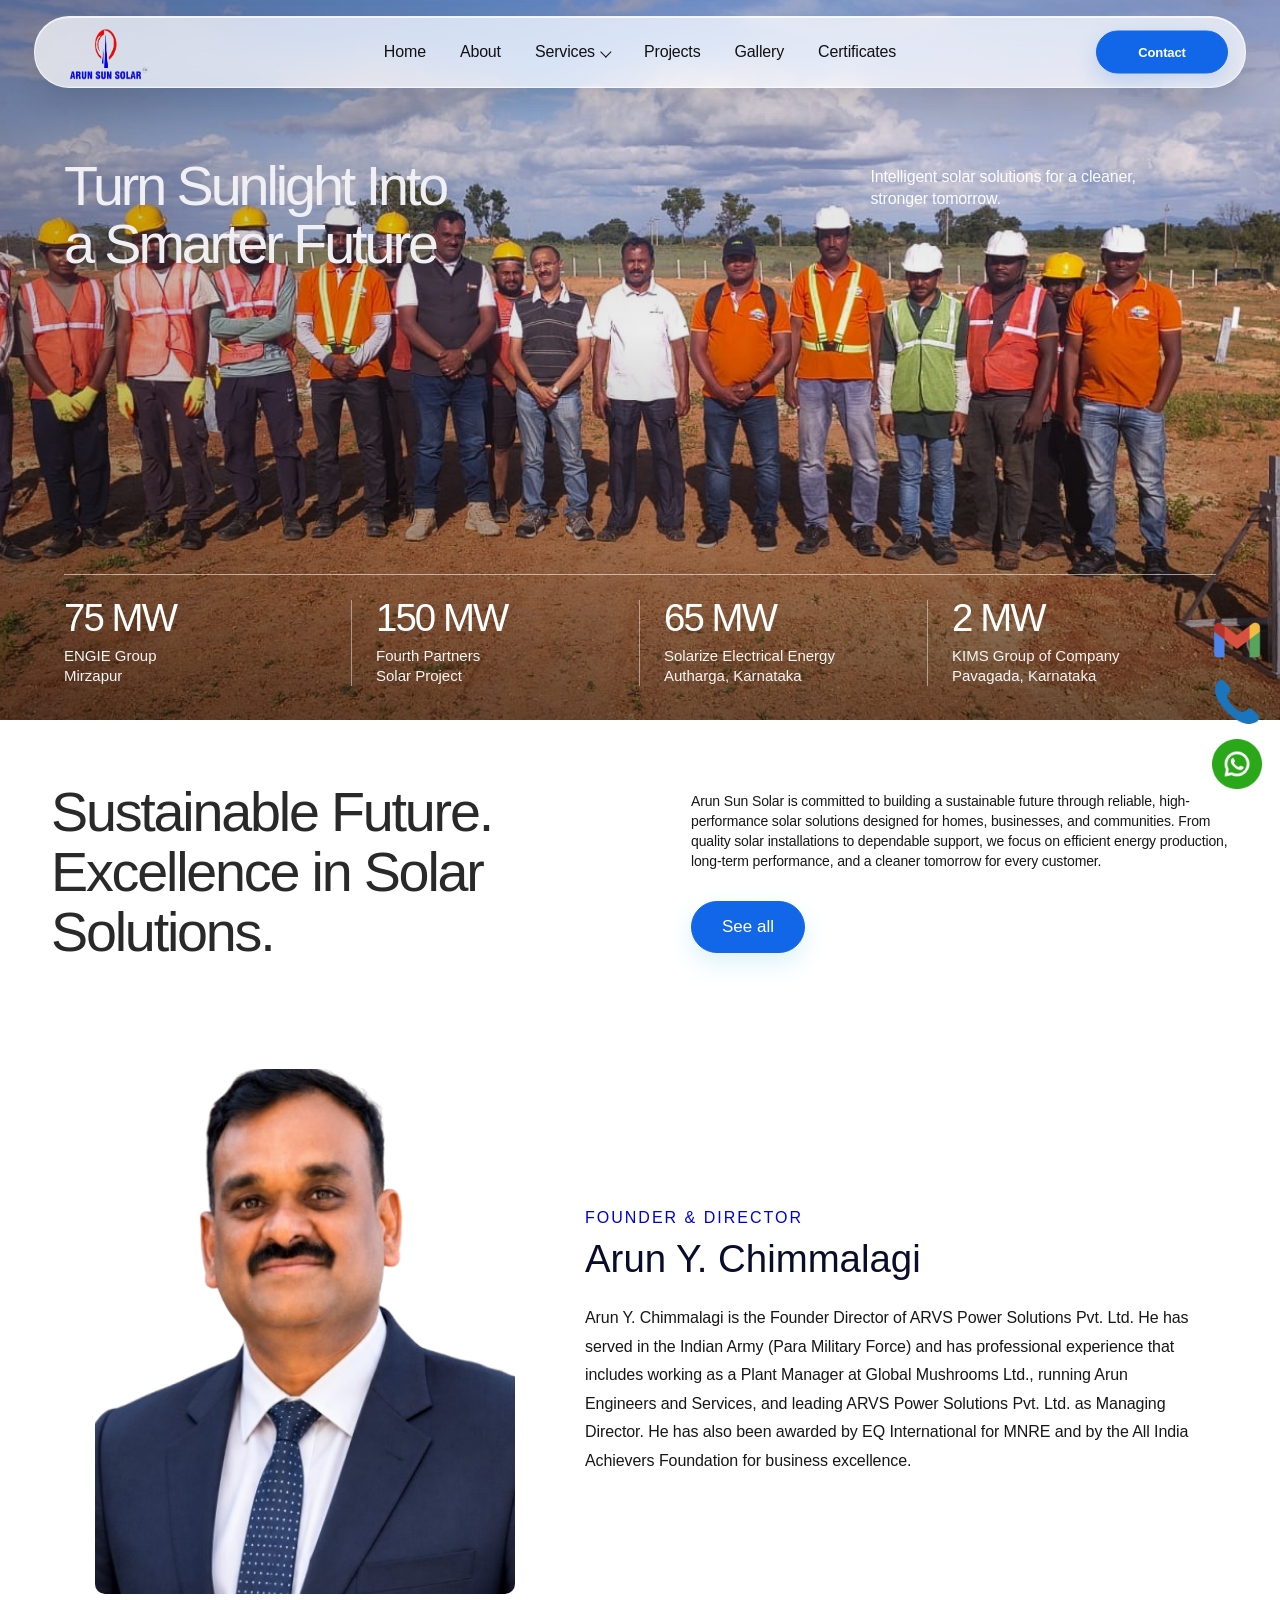
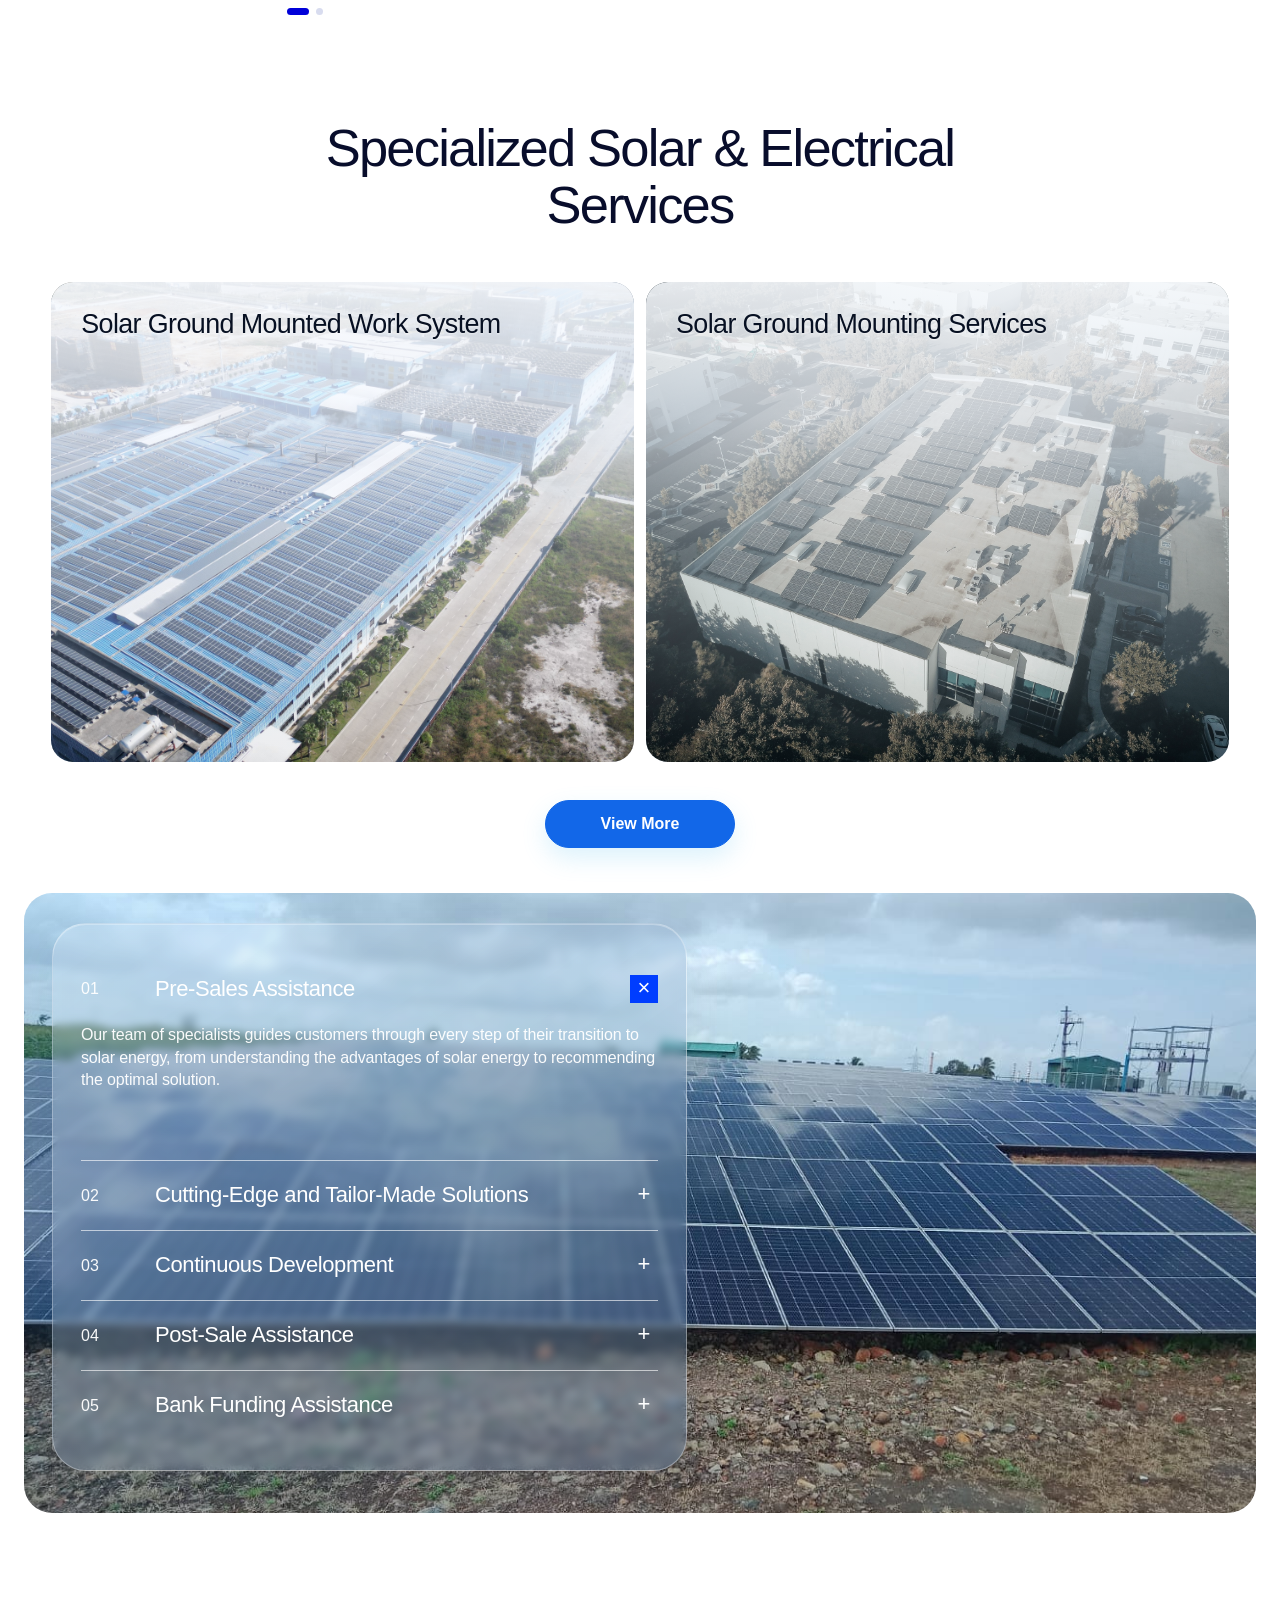
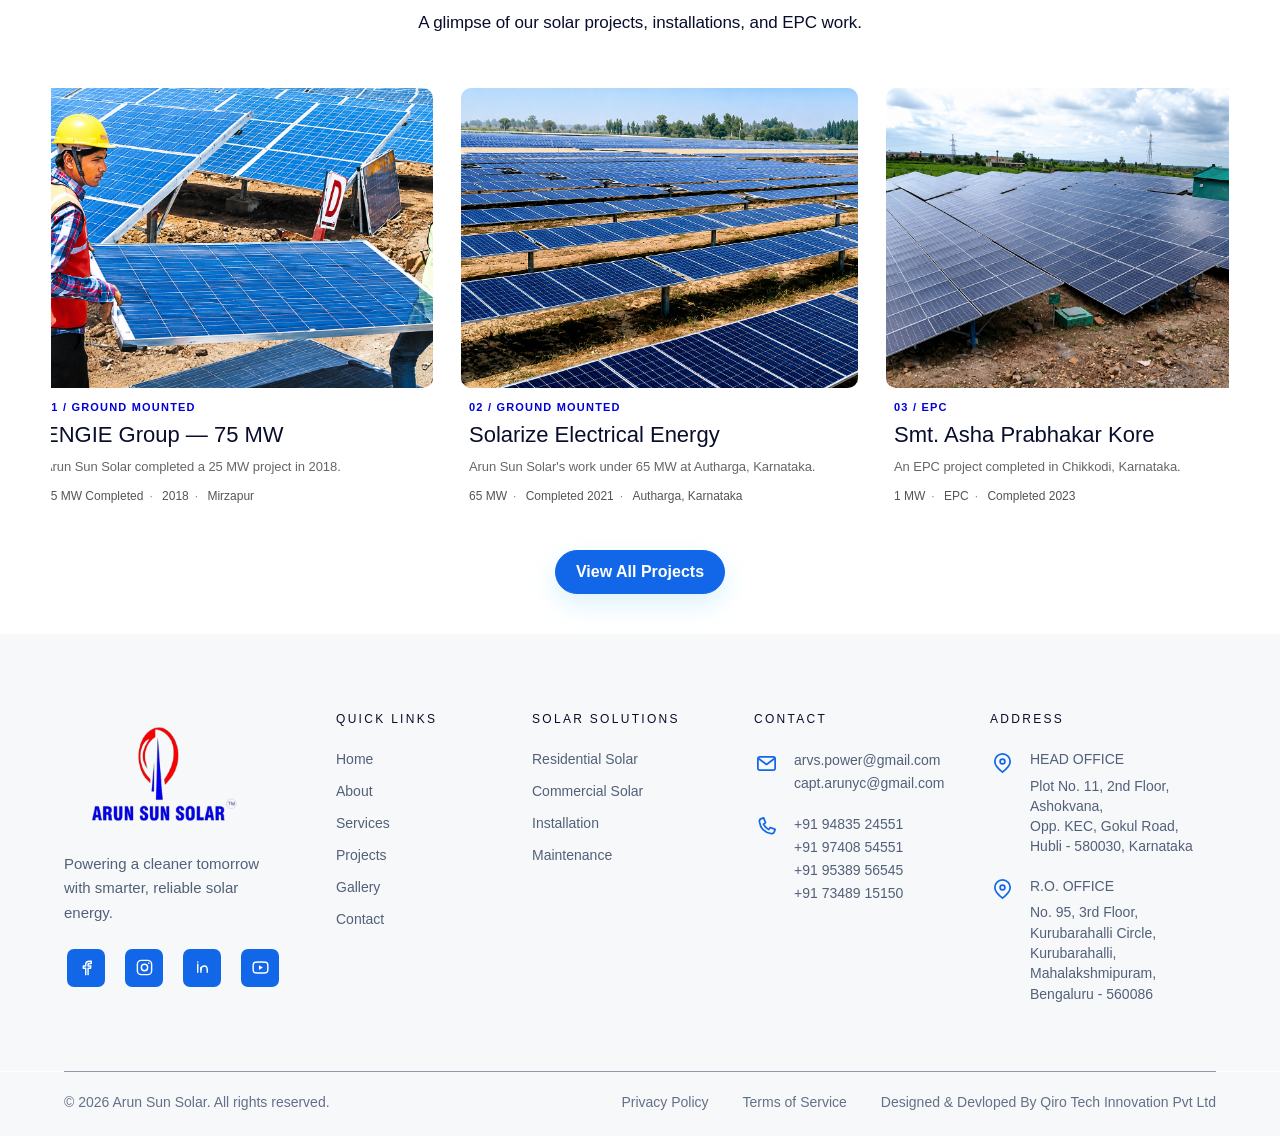
==== commit 8984510d: "Updated" ====
--- a/Arun_Sun_Solar_Final/index.html
+++ b/Arun_Sun_Solar_Final/index.html
@@ -119,9 +119,11 @@
                             <span class="nav-dropdown-chevron" aria-hidden="true">⌄</span>
                         </button>
                         <div class="nav-dropdown-menu" role="menu">
-                            <a href="service-ground-mounted-work.html" role="menuitem">Solar Ground Mounted Work System</a>
+                            <a href="service-ground-mounted-work.html" role="menuitem">Solar Ground Mounted Work
+                                System</a>
                             <a href="service-ground-mounting.html" role="menuitem">Solar Ground Mounting Services</a>
-                            <a href="service-overhead-electrical-lines.html" role="menuitem">Overhead Electrical Line Services</a>
+                            <a href="service-overhead-electrical-lines.html" role="menuitem">Overhead Electrical Line
+                                Services</a>
                             <a href="service-solar-civil-work.html" role="menuitem">Solar Civil Work Services</a>
                         </div>
                     </div>
@@ -176,9 +178,7 @@
                 <div class="hero-slide">
                     <img class="hero-reference-image" src="images/hero/hero2.jpeg" alt="Arun Sun Solar project slide 2">
                 </div>
-                <div class="hero-slide">
-                    <img class="hero-reference-image" src="images/hero/hero3.jpeg" alt="Arun Sun Solar project slide 3">
-                </div>
+
                 <div class="hero-slide">
                     <img class="hero-reference-image" src="images/hero/hero4.jpeg" alt="Arun Sun Solar project slide 4">
                 </div>
--- a/Arun_Sun_Solar_Final/css/navbar.css
+++ b/Arun_Sun_Solar_Final/css/navbar.css
@@ -22,6 +22,8 @@
 
 
 .navbar-container {
+    position: relative;
+
     width: 100%;
 
     max-width: 1440px;
@@ -213,7 +215,7 @@
 
     right: 52px;
 
-    top: 52px;
+    top: 50%;
 
     transform: translateY(-50%);
 
@@ -233,9 +235,11 @@
 
     box-sizing: border-box;
 
-    background: #2288f5;
-
-    color: #ebeaea;
+    background: #1267E8;
+
+    border: 1px solid #1267E8;
+
+    color: #ffffff;
 
     font-family: "Aktiv Grotesk", Verdana, sans-serif;
 
@@ -251,7 +255,7 @@
 
     white-space: nowrap;
 
-    box-shadow: 0 8px 22px rgba(0, 0, 0, 0.14);
+    box-shadow: 0 8px 22px rgba(18, 103, 232, 0.20);
 
     transition:
         background 0.25s ease,
@@ -272,13 +276,13 @@
 
 
 .nav-cta:hover {
-    background: #2288f5;
-
-    color: #ebeaea;
+    background: #0f58c7;
+
+    color: #ffffff;
 
     transform: translateY(calc(-50% - 2px));
 
-    box-shadow: 0 12px 28px rgba(0, 0, 0, 0.20);
+    box-shadow: 0 12px 28px rgba(18, 103, 232, 0.28);
 }
 
 
--- a/Arun_Sun_Solar_Final/css/hero.css
+++ b/Arun_Sun_Solar_Final/css/hero.css
@@ -47,7 +47,7 @@
     object-position: center center;
 
     transform: none;
-    animation: heroImageReveal 1.2s cubic-bezier(.22,1,.36,1) both;
+    animation: heroImageReveal 1.2s cubic-bezier(.22, 1, .36, 1) both;
 }
 
 
@@ -69,18 +69,14 @@
     pointer-events: none;
 
     background:
-        linear-gradient(
-            90deg,
-            rgba(0,0,0,.20) 0%,
-            rgba(0,0,0,.08) 48%,
-            rgba(0,0,0,.02) 100%
-        ),
-        linear-gradient(
-            180deg,
-            rgba(0,0,0,.10) 0%,
-            rgba(0,0,0,.00) 46%,
-            rgba(0,0,0,.48) 100%
-        );
+        linear-gradient(90deg,
+            rgba(0, 0, 0, .20) 0%,
+            rgba(0, 0, 0, .08) 48%,
+            rgba(0, 0, 0, .02) 100%),
+        linear-gradient(180deg,
+            rgba(0, 0, 0, .10) 0%,
+            rgba(0, 0, 0, .00) 46%,
+            rgba(0, 0, 0, .48) 100%);
 }
 
 
@@ -99,8 +95,7 @@
 
     display: grid;
     grid-template-columns:
-        minmax(0, 1fr)
-        minmax(280px, 360px);
+        minmax(0, 1fr) minmax(280px, 360px);
 
     grid-template-rows: 1fr auto;
 
@@ -144,7 +139,7 @@
     font-weight: 400;
     letter-spacing: -.025em;
 
-    color: rgba(255,255,255,.96);
+    color: rgba(255, 255, 255, .96);
 }
 
 
@@ -175,7 +170,7 @@
     gap: 0;
     padding-top: 25px;
 
-    border-top: 1px solid rgba(255,255,255,.55);
+    border-top: 1px solid rgba(255, 255, 255, .55);
 }
 
 
@@ -188,7 +183,7 @@
 
     padding: 0 30px;
 
-    border-right: 1px solid rgba(255,255,255,.45);
+    border-right: 1px solid rgba(255, 255, 255, .45);
 }
 
 
@@ -224,7 +219,7 @@
 
     font-weight: 400;
 
-    color: rgba(255,255,255,.94);
+    color: rgba(255, 255, 255, .94);
 }
 
 
@@ -235,10 +230,7 @@
     transform: translateY(26px);
 
     animation:
-        heroContentReveal
-        .9s
-        cubic-bezier(.22,1,.36,1)
-        forwards;
+        heroContentReveal .9s cubic-bezier(.22, 1, .36, 1) forwards;
 }
 
 
@@ -384,7 +376,8 @@
     letter-spacing: -.055em;
     font-weight: bolder;
 
-    color: #0104d5;
+    color: #f0f0f4;
+
 
     text-wrap: balance;
 }
@@ -408,7 +401,7 @@
     font-weight: 400;
     letter-spacing: -.025em;
 
-    color: rgba(255,255,255,.96);
+    color: rgba(255, 255, 255, .96);
 }
 
 
@@ -425,7 +418,7 @@
 
     padding-top: 25px;
 
-    border-top: 1px solid rgba(255,255,255,.55);
+    border-top: 1px solid rgba(255, 255, 255, .55);
 }
 
 
@@ -439,7 +432,7 @@
 
     padding: 0 30px;
 
-    border-right: 1px solid rgba(255,255,255,.45);
+    border-right: 1px solid rgba(255, 255, 255, .45);
 }
 
 
@@ -475,7 +468,7 @@
 
     font-weight: 400;
 
-    color: rgba(255,255,255,.94);
+    color: rgba(255, 255, 255, .94);
 }
 
 
@@ -778,8 +771,8 @@
 
     .hero-reference-title {
         max-width: 100%;
-margin-top: 40px;
-margin-left: 25px;
+        margin-top: 40px;
+        margin-left: 25px;
         font-size: 35px;
 
         line-height: 1.02;
--- a/Arun_Sun_Solar_Final/css/home-blue-theme.css
+++ b/Arun_Sun_Solar_Final/css/home-blue-theme.css
@@ -83,5 +83,5 @@
     background: #1267E8;
     border-color: #1267E8;
     color: #ffffff;
-    margin-right: 30px;
+    margin-right: 0;
 }
